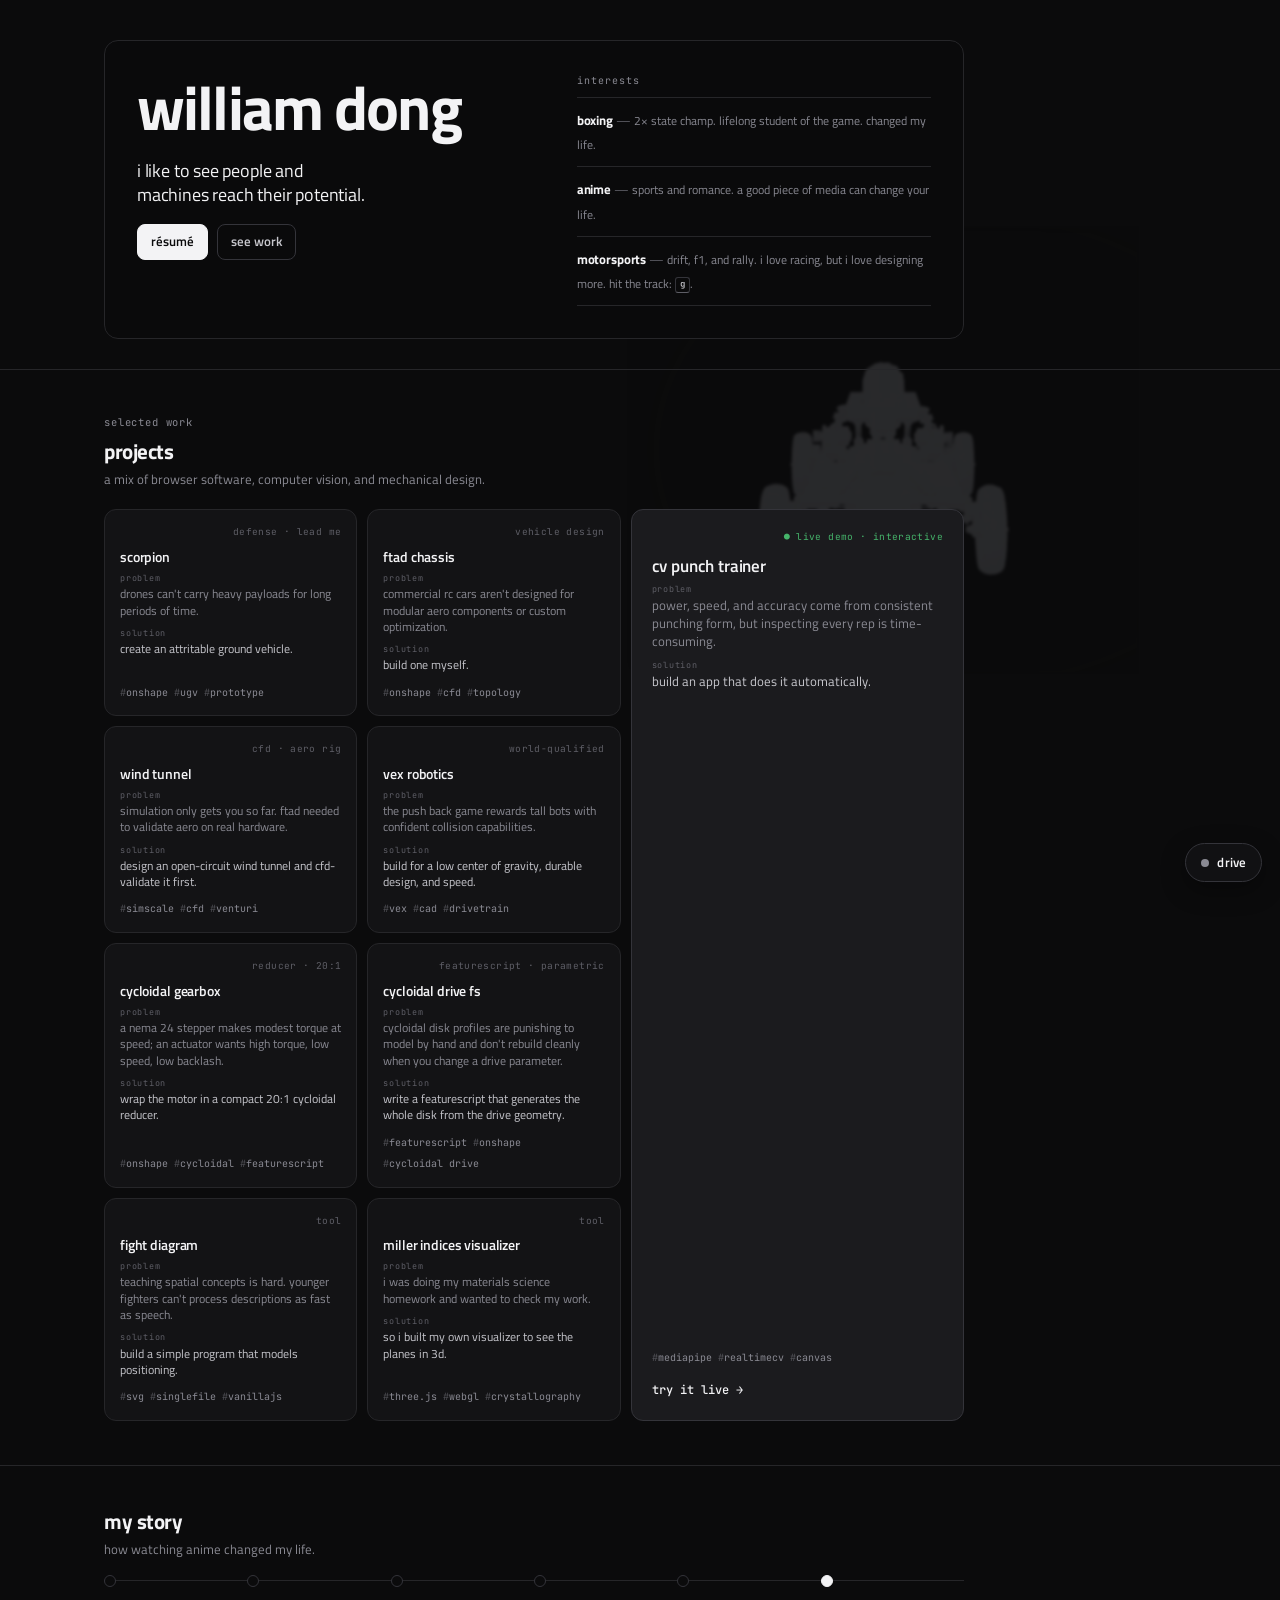
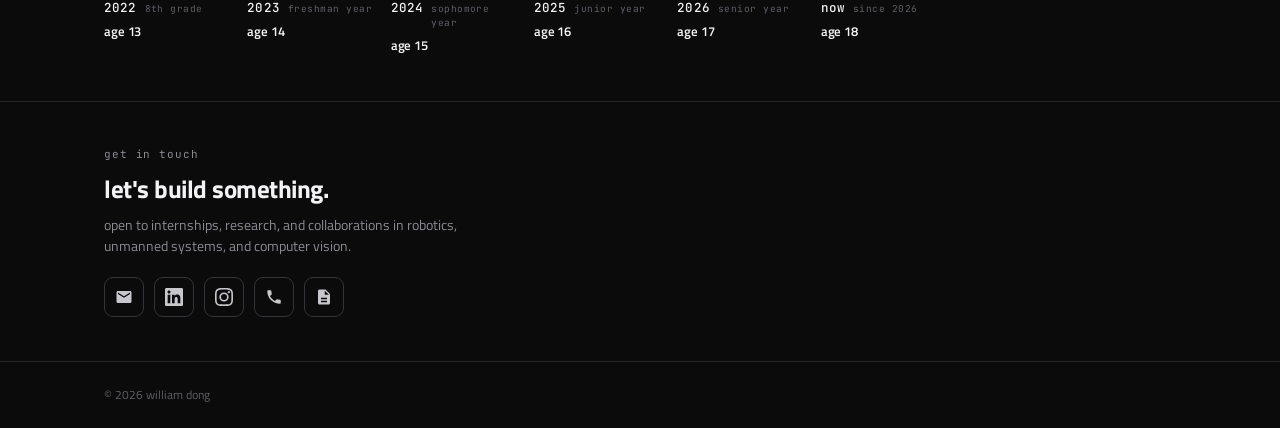
==== index.html @ a2a4961f "Order projects: hardware/engineering first Move Fight Diagram below the cycloidal projects so the me" ====
<!doctype html>
<html lang="en">
<head>
  <meta charset="utf-8" />
  <meta name="viewport" content="width=device-width, initial-scale=1" />
  <title>William Dong</title>
  <meta name="description" content="William Dong. Engineer, builder, and competitive boxer. Robotics-nonprofit founder, defense-hardware intern, and incoming Materials Science &amp; Engineering student at Carnegie Mellon." />
  <meta property="og:title" content="William Dong" />
  <meta property="og:description" content="I like to see people and machines reach their potential." />
  <meta property="og:type" content="website" />
  <link rel="preconnect" href="https://fonts.googleapis.com" />
  <link rel="preconnect" href="https://fonts.gstatic.com" crossorigin />
  <link href="https://fonts.googleapis.com/css2?family=Titillium+Web:wght@300;400;600;700&family=JetBrains+Mono:wght@400;500&display=swap" rel="stylesheet" />
  <link rel="stylesheet" href="./styles.css?v=20260908a" />
</head>
<body class="home">
  <!-- Ambient monochrome CAD backdrop: a PRE-RENDERED spin of the SCORPION as a
       tiny looping video (no live WebGL on the homepage → no jank). Decorative
       only (pointer-events off, aria-hidden); faint + blurred so it recedes. -->
  <div class="cad-backdrop" aria-hidden="true">
    <video class="cad-video" autoplay loop muted playsinline
      poster="./assets/models/scorpion-poster.jpg"
      src="./assets/models/scorpion-spin.mp4"></video>
  </div>

  <header class="hero" id="top">
    <div class="wrap">
      <div class="hero-card">
        <div class="hero-intro">
          <h1 class="name">William Dong</h1>
          <p class="caption">I like to see people and machines reach their potential.</p>
          <div class="cta-row">
            <a class="btn btn-primary" href="./resume.html">Résumé</a>
            <a class="btn btn-ghost" href="#projects">See work</a>
          </div>
        </div>

        <aside class="interests" aria-label="Interests">
          <div class="interests-label">Interests</div>
          <div class="interest-list">
            <article class="interest-item">
              <h2>Boxing</h2>
              <p>2× state champ. Lifelong student of the game. Changed my life.</p>
            </article>
            <article class="interest-item">
              <h2>Anime</h2>
              <p>Sports and romance. A good piece of media can change your life.</p>
            </article>
            <article class="interest-item">
              <h2>Motorsports</h2>
              <p>Drift, F1, and rally. I love racing, but I love designing more. Hit the track: <kbd>G</kbd>.</p>
            </article>
          </div>
        </aside>
      </div>
    </div>
  </header>

  <main>
    <!-- Projects -->
    <section class="section" id="projects">
      <div class="wrap">
        <div class="section-head reveal">
          <div class="kicker">Selected work</div>
          <h2>Projects</h2>
          <p>A mix of browser software, computer vision, and mechanical design.</p>
        </div>

        <div class="projects-layout">
          <div class="grid">
          <a class="proj reveal" href="#projects" data-project="scorpion">
            <div class="p-top"><span class="p-status">Defense · lead ME</span></div>
            <h3>SCORPION</h3>
            <div class="p-ps">
              <p class="ps-line"><span class="ps-k">Problem</span>Drones can't carry heavy payloads for long periods of time.</p>
              <p class="ps-line sol"><span class="ps-k">Solution</span>Create an attritable ground vehicle.</p>
            </div>
            <div class="p-tags"><span>Onshape</span><span>UGV</span><span>Prototype</span></div>
            <span class="p-arrow">→</span>
          </a>

          <a class="proj reveal" href="#projects" data-project="ftad">
            <div class="p-top"><span class="p-status">Vehicle design</span></div>
            <h3>FTAD Chassis</h3>
            <div class="p-ps">
              <p class="ps-line"><span class="ps-k">Problem</span>Commercial RC cars aren't designed for modular aero components or custom optimization.</p>
              <p class="ps-line sol"><span class="ps-k">Solution</span>Build one myself.</p>
            </div>
            <div class="p-tags"><span>Onshape</span><span>CFD</span><span>Topology</span></div>
            <span class="p-arrow">→</span>
          </a>

          <a class="proj reveal" href="#projects" data-project="windtunnel">
            <div class="p-top"><span class="p-status">CFD · aero rig</span></div>
            <h3>Wind Tunnel</h3>
            <div class="p-ps">
              <p class="ps-line"><span class="ps-k">Problem</span>Simulation only gets you so far. FTAD needed to validate aero on real hardware.</p>
              <p class="ps-line sol"><span class="ps-k">Solution</span>Design an open-circuit wind tunnel and CFD-validate it first.</p>
            </div>
            <div class="p-tags"><span>SimScale</span><span>CFD</span><span>Venturi</span></div>
            <span class="p-arrow">→</span>
          </a>

          <a class="proj reveal" href="#projects" data-project="vex">
            <div class="p-top"><span class="p-status">World-qualified</span></div>
            <h3>VEX Robotics</h3>
            <div class="p-ps">
              <p class="ps-line"><span class="ps-k">Problem</span>The Push Back game rewards tall bots with confident collision capabilities.</p>
              <p class="ps-line sol"><span class="ps-k">Solution</span>Build for a low center of gravity, durable design, and speed.</p>
            </div>
            <div class="p-tags"><span>VEX</span><span>CAD</span><span>Drivetrain</span></div>
            <span class="p-arrow">→</span>
          </a>

          <a class="proj reveal" href="#projects" data-project="cycloidal-gearbox">
            <div class="p-top"><span class="p-status">Reducer · 20:1</span></div>
            <h3>Cycloidal Gearbox</h3>
            <div class="p-ps">
              <p class="ps-line"><span class="ps-k">Problem</span>A NEMA 24 stepper makes modest torque at speed; an actuator wants high torque, low speed, low backlash.</p>
              <p class="ps-line sol"><span class="ps-k">Solution</span>Wrap the motor in a compact 20:1 cycloidal reducer.</p>
            </div>
            <div class="p-tags"><span>Onshape</span><span>Cycloidal</span><span>FeatureScript</span></div>
            <span class="p-arrow">→</span>
          </a>

          <a class="proj reveal" href="#projects" data-project="cycloidal">
            <div class="p-top"><span class="p-status">FeatureScript · parametric</span></div>
            <h3>Cycloidal Drive FS</h3>
            <div class="p-ps">
              <p class="ps-line"><span class="ps-k">Problem</span>Cycloidal disk profiles are punishing to model by hand and don't rebuild cleanly when you change a drive parameter.</p>
              <p class="ps-line sol"><span class="ps-k">Solution</span>Write a FeatureScript that generates the whole disk from the drive geometry.</p>
            </div>
            <div class="p-tags"><span>FeatureScript</span><span>Onshape</span><span>Cycloidal drive</span></div>
            <span class="p-arrow">→</span>
          </a>

          <a class="proj reveal" href="#projects" data-project="fight-diagram">
            <div class="p-top"><span class="p-status">Tool</span></div>
            <h3>Fight Diagram</h3>
            <div class="p-ps">
              <p class="ps-line"><span class="ps-k">Problem</span>Teaching spatial concepts is hard. Younger fighters can't process descriptions as fast as speech.</p>
              <p class="ps-line sol"><span class="ps-k">Solution</span>Build a simple program that models positioning.</p>
            </div>
            <div class="p-tags"><span>SVG</span><span>SingleFile</span><span>VanillaJS</span></div>
            <span class="p-arrow">→</span>
          </a>

          <a class="proj reveal" href="#projects" data-project="miller">
            <div class="p-top"><span class="p-status">Tool</span></div>
            <h3>Miller Indices Visualizer</h3>
            <div class="p-ps">
              <p class="ps-line"><span class="ps-k">Problem</span>I was doing my materials science homework and wanted to check my work.</p>
              <p class="ps-line sol"><span class="ps-k">Solution</span>So I built my own visualizer to see the planes in 3D.</p>
            </div>
            <div class="p-tags"><span>Three.js</span><span>WebGL</span><span>Crystallography</span></div>
            <span class="p-arrow">→</span>
          </a>
          </div><!-- .grid -->

          <a class="proj proj-feature reveal" href="./games/punch-trainer.html">
            <div class="p-top"><span class="p-status live">● Live demo · interactive</span></div>
            <h3>CV Punch Trainer</h3>
            <div class="p-ps">
              <p class="ps-line"><span class="ps-k">Problem</span>Power, speed, and accuracy come from consistent punching form, but inspecting every rep is time-consuming.</p>
              <p class="ps-line sol"><span class="ps-k">Solution</span>Build an app that does it automatically.</p>
            </div>
            <div class="p-tags"><span>MediaPipe</span><span>RealtimeCV</span><span>Canvas</span></div>
            <span class="pf-cta">Try it live →</span>
          </a>
        </div><!-- .projects-layout -->
        <!-- NOTE(placeholder): add real repo/demo URLs to the project links when ready. -->
      </div>
    </section>

    <!-- Story / timeline -->
    <section class="section" id="story">
      <div class="wrap">
        <div class="section-head reveal">
          <h2>My story</h2>
          <p>How watching anime changed my life.</p>
        </div>

        <div class="timeline-h">
          <div class="tl-track">
            <div class="tl-item reveal">
              <span class="tl-dot" aria-hidden="true"></span>
              <div class="tl-meta"><span class="tl-year">2022</span><span class="tl-when">8th grade</span></div>
              <h3 class="tl-title">Age 13</h3>
              <p class="tl-note">I was addicted to Valorant and League, and couldn't have cared less about school. My parents forced straight A's, so my grades held up. I never understood working hard. Talented hard workers beat normal hard workers anyway.</p>
            </div>

            <div class="tl-item reveal">
              <span class="tl-dot" aria-hidden="true"></span>
              <div class="tl-meta"><span class="tl-year">2023</span><span class="tl-when">Freshman year</span></div>
              <h3 class="tl-title">Age 14</h3>
              <p class="tl-note">I watched <em>Hajime no Ippo</em>, an anime about boxing. For the first time I actually believed hard work could yield the results I wanted. I started boxing, and started trying in school.</p>
            </div>

            <div class="tl-item reveal">
              <span class="tl-dot" aria-hidden="true"></span>
              <div class="tl-meta"><span class="tl-year">2024</span><span class="tl-when">Sophomore year</span></div>
              <h3 class="tl-title">Age 15</h3>
              <p class="tl-note">I kept training and loaded up on harder classes. Balancing the workload with daily training left me on under six hours of sleep a night. I won my first state tournament.</p>
            </div>

            <div class="tl-item reveal">
              <span class="tl-dot" aria-hidden="true"></span>
              <div class="tl-meta"><span class="tl-year">2025</span><span class="tl-when">Junior year</span></div>
              <h3 class="tl-title">Age 16</h3>
              <p class="tl-note">I got obsessed with motorsports and the intricacies of F1 engineering. I won my second state title and founded Formula Theory and Automotive Design (FTAD), a motorsports-inspired robotics competition. That spring, I tore my ACL playing volleyball.</p>
            </div>

            <div class="tl-item reveal">
              <span class="tl-dot" aria-hidden="true"></span>
              <div class="tl-meta"><span class="tl-year">2026</span><span class="tl-when">Senior year</span></div>
              <h3 class="tl-title">Age 17</h3>
              <p class="tl-note">Off the mat, I became a mentor and assistant coach for my teammates. I went all-in on FTAD and startup culture, hitting networking events where I met notable VCs and founders. My FTAD portfolio landed me an internship at a deftech startup, and I fell in love with the scrappy, inventive world of defense tech.</p>
            </div>

            <div class="tl-item tl-now reveal">
              <span class="tl-dot" aria-hidden="true"></span>
              <div class="tl-meta"><span class="tl-year">Now</span><span class="tl-when">since 2026</span></div>
              <h3 class="tl-title">Age 18</h3>
              <p class="tl-note">I'm meeting as many people as I can and genuinely trying to gain and apply knowledge toward one thing: building the next generation of performance machines.</p>
            </div>
          </div>
        </div>
      </div>
    </section>

    <!-- Contact -->
    <section class="section contact" id="contact">
      <div class="wrap reveal">
        <div class="kicker" style="font-family:var(--mono);font-size:11px;color:var(--muted);letter-spacing:.08em;text-transform:lowercase;margin-bottom:12px;">Get in touch</div>
        <h2>Let's build something.</h2>
        <p>Open to internships, research, and collaborations in robotics, unmanned systems, and computer vision.</p>
        <div class="links">
          <a class="icon-btn" href="mailto:wd2@andrew.cmu.edu" aria-label="Email William Dong" title="Email">
            <svg viewBox="0 0 24 24" fill="currentColor" aria-hidden="true"><path d="M20 4H4c-1.1 0-1.99.9-1.99 2L2 18c0 1.1.9 2 2 2h16c1.1 0 2-.9 2-2V6c0-1.1-.9-2-2-2zm0 4l-8 5-8-5V6l8 5 8-5v2z"/></svg>
          </a>
          <a class="icon-btn" href="https://www.linkedin.com/in/william-dong-8bb0b8313/" target="_blank" rel="noopener" aria-label="William Dong on LinkedIn" title="LinkedIn">
            <svg viewBox="0 0 24 24" fill="currentColor" aria-hidden="true"><path d="M20.447 20.452h-3.554v-5.569c0-1.328-.027-3.037-1.852-3.037-1.853 0-2.136 1.445-2.136 2.939v5.667H9.351V9h3.414v1.561h.046c.477-.9 1.637-1.85 3.37-1.85 3.601 0 4.267 2.37 4.267 5.455v6.286zM5.337 7.433c-1.144 0-2.063-.926-2.063-2.065 0-1.138.92-2.063 2.063-2.063 1.14 0 2.064.925 2.064 2.063 0 1.139-.925 2.065-2.064 2.065zm1.782 13.019H3.555V9h3.564v11.452zM22.225 0H1.771C.792 0 0 .774 0 1.729v20.542C0 23.227.792 24 1.771 24h20.451C23.2 24 24 23.227 24 22.271V1.729C24 .774 23.2 0 22.222 0h.003z"/></svg>
          </a>
          <a class="icon-btn" href="https://www.instagram.com/bu1lt.bywill" target="_blank" rel="noopener" aria-label="William Dong on Instagram" title="Instagram">
            <svg viewBox="0 0 24 24" fill="currentColor" aria-hidden="true"><path d="M12 2.163c3.204 0 3.584.012 4.849.07 3.252.148 4.771 1.691 4.919 4.919.058 1.265.069 1.645.069 4.849 0 3.205-.012 3.584-.069 4.849-.149 3.225-1.664 4.771-4.919 4.919-1.266.058-1.644.07-4.849.07-3.204 0-3.584-.012-4.849-.07-3.26-.149-4.771-1.699-4.919-4.92-.058-1.265-.07-1.644-.07-4.849 0-3.204.013-3.583.07-4.849.149-3.227 1.664-4.771 4.919-4.919 1.266-.057 1.645-.069 4.849-.069zM12 0C8.741 0 8.333.014 7.053.072 2.695.272.273 2.69.073 7.052.014 8.333 0 8.741 0 12c0 3.259.014 3.668.072 4.948.2 4.358 2.618 6.78 6.98 6.98C8.333 23.986 8.741 24 12 24c3.259 0 3.668-.014 4.948-.072 4.354-.2 6.782-2.618 6.979-6.98.059-1.28.073-1.689.073-4.948 0-3.259-.014-3.667-.072-4.947-.196-4.354-2.617-6.78-6.979-6.98C15.668.014 15.259 0 12 0zm0 5.838a6.162 6.162 0 100 12.324 6.162 6.162 0 000-12.324zM12 16a4 4 0 110-8 4 4 0 010 8zm6.406-11.845a1.44 1.44 0 100 2.881 1.44 1.44 0 000-2.881z"/></svg>
          </a>
          <a class="icon-btn" href="tel:+19178226656" aria-label="Call 917-822-6656" title="Call">
            <svg viewBox="0 0 24 24" fill="currentColor" aria-hidden="true"><path d="M6.62 10.79c1.44 2.83 3.76 5.14 6.59 6.59l2.2-2.2c.27-.27.67-.36 1.02-.24 1.12.37 2.33.57 3.57.57.55 0 1 .45 1 1V20c0 .55-.45 1-1 1-9.39 0-17-7.61-17-17 0-.55.45-1 1-1h3.5c.55 0 1 .45 1 1 0 1.25.2 2.45.57 3.57.11.35.03.74-.25 1.02l-2.2 2.2z"/></svg>
          </a>
          <a class="icon-btn" href="./resume.html" aria-label="View résumé" title="Résumé">
            <svg viewBox="0 0 24 24" fill="currentColor" aria-hidden="true"><path d="M14 2H6c-1.1 0-2 .9-2 2v16c0 1.1.9 2 2 2h12c1.1 0 2-.9 2-2V8l-6-6zm-1 7V3.5L18.5 9H13zM8 13h8v2H8v-2zm0 4h8v2H8v-2z"/></svg>
          </a>
        </div>
      </div>
    </section>
  </main>

  <!-- Project detail modal (populated from main.js) -->
  <div class="modal" id="projModal" hidden>
    <div class="modal-backdrop" data-close></div>
    <div class="modal-card" role="dialog" aria-modal="true" aria-labelledby="pmTitle">
      <button class="modal-x" data-close type="button" aria-label="Close">×</button>
      <div class="modal-body">
        <div class="modal-main">
          <div class="pm-status" id="pmStatus"></div>
          <h3 class="pm-title" id="pmTitle"></h3>
          <div class="pm-ps" id="pmPs"></div>
          <p class="pm-desc" id="pmDesc"></p>
          <div class="pm-tags" id="pmTags"></div>
          <div class="pm-actions" id="pmActions"></div>
        </div>
        <div class="modal-media" id="pmMedia">
          <model-viewer id="pmModel" hidden
            camera-controls auto-rotate auto-rotate-delay="0" rotation-per-second="16deg"
            interaction-prompt="none" touch-action="pan-y"
            environment-image="neutral" shadow-intensity="0.9" exposure="1.05"
            min-field-of-view="10deg" max-field-of-view="55deg"
            alt="Interactive 3D CAD model">
          </model-viewer>
          <img id="pmImg" alt="" />
          <div class="pm-thumbs" id="pmThumbs"></div>
        </div>
      </div>
    </div>
  </div>

  <!-- Lightbox: near-fullscreen view of a project render (opened from the modal media) -->
  <div class="lightbox" id="lightbox" hidden>
    <div class="lightbox-backdrop" data-lb-close></div>
    <button class="lightbox-x" data-lb-close type="button" aria-label="Close">×</button>
    <img class="lightbox-img" id="lbImg" alt="" />
  </div>

  <footer class="foot">
    <div class="wrap">
      <span class="muted">© <span id="year"></span> William Dong</span>
    </div>
  </footer>

  <!-- model-viewer is NOT loaded here: main.js imports it on demand only when a
       project with a 3D model is opened, so the homepage ships zero WebGL. -->
  <script src="./main.js?v=20260908a"></script>
  <!-- Interactive: the cursor becomes a drift AE86 that drives the page (desktop only). -->
  <script src="./drift.js?v=20260908a" defer></script>
</body>
</html>
---- styles.css ----
/* styles.css — design tokens + base + landing. Minimal, flat, near-monochrome.
   No gradients anywhere; borders + whitespace do the work. The trainer page adds
   games/trainer.css on top of these tokens. */

:root {
  --bg: #0b0b0c;
  --bg-2: #0f0f11;
  --panel: #131315;
  --panel-2: #1b1b1e;
  --line: #262629;
  --line-2: #34343a;
  --text: #f3f3f5;
  --text-2: #c7c7cd;
  --muted: #8a8a93;
  --muted-2: #5e5e66;
  --accent: #ededf0;          /* "accent" is just near-white — used for inverted buttons */
  /* semantic score colors (trainer grading only) */
  --good: #46b56b;
  --warning: #d9a441;
  --serious: #d67f56;
  --critical: #d15a4f;
  --mono: 'JetBrains Mono', ui-monospace, SFMono-Regular, Menlo, monospace;
  --sans: 'Titillium Web', system-ui, -apple-system, 'Segoe UI', Roboto, Helvetica, Arial, sans-serif;
  --maxw: 940px;
}

* { box-sizing: border-box; }
html { scroll-behavior: smooth; }
body {
  margin: 0;
  font-family: var(--sans);
  color: var(--text);
  background: var(--bg);
  -webkit-font-smoothing: antialiased;
  line-height: 1.55;
}
a { color: inherit; }
/* Landing uses an all-lowercase treatment (source keeps real casing for a11y/SEO). */
body.home { text-transform: lowercase; }
h1, h2, h3, h4 { margin: 0; line-height: 1.12; font-weight: 700; letter-spacing: -0.02em; }
p { margin: 0; }
img { max-width: 100%; display: block; }

/* ---- Buttons (shared) ---- */
.btn {
  display: inline-flex; align-items: center; gap: 8px;
  font: inherit; font-weight: 600; font-size: 12.5px;
  padding: 7px 13px; border-radius: 8px; cursor: pointer;
  border: 1px solid var(--line-2); background: transparent; color: var(--text);
  text-decoration: none; transition: background 0.15s ease, border-color 0.15s ease, color 0.15s ease;
}
.btn-primary { background: var(--text); border-color: var(--text); color: var(--bg); }
.btn-primary:hover { background: #ffffff; border-color: #ffffff; }
.btn-ghost { background: transparent; border-color: var(--line-2); color: var(--text-2); }
.btn-ghost:hover { border-color: var(--muted); color: var(--text); }

/* ============================ LANDING ============================ */

.wrap { max-width: var(--maxw); margin: 0 auto; padding: 0 clamp(20px, 6vw, 40px); }
/* On wide screens, bias the whole column toward the top-left rather than dead-center. */
@media (min-width: 1040px) {
  .wrap { margin-left: clamp(24px, 5vw, 80px); margin-right: auto; }
}

/* ---- Nav ---- */
.nav {
  position: sticky; top: 0; z-index: 30;
  display: flex; align-items: center; gap: 18px;
  padding: 16px clamp(20px, 6vw, 40px);
  background: color-mix(in srgb, var(--bg) 82%, transparent);
  backdrop-filter: blur(10px);
  border-bottom: 1px solid transparent;
  transition: border-color 0.2s ease;
}
.nav.scrolled { border-color: var(--line); }
.nav .brand { font-weight: 600; letter-spacing: -0.02em; font-size: 14px; text-decoration: none; margin-right: auto; }
.nav .links { display: flex; gap: 4px; align-items: center; }
.nav .links a {
  color: var(--muted); text-decoration: none; font-size: 13px; font-weight: 400;
  padding: 7px 11px; border-radius: 7px;
}
.nav .links a:hover { color: var(--text); }
.nav .links a.cta { color: var(--text); border: 1px solid var(--line-2); }
.nav .links a.cta:hover { border-color: var(--muted); }
@media (max-width: 620px) { .nav .links a.hide-sm { display: none; } }

/* ---- Hero ---- */
.hero { padding: clamp(20px, 3.5vw, 40px) 0 clamp(16px, 3vw, 30px); }
.hero-card {
  display: grid; grid-template-columns: minmax(0, 1.05fr) minmax(250px, 0.95fr); gap: clamp(22px, 4vw, 48px);
  align-items: start; padding: clamp(20px, 3vw, 32px);
  border: 1px solid var(--line); border-radius: 14px;
  background: color-mix(in srgb, var(--bg) 86%, transparent);
}
.hero .name { font-size: clamp(30px, 7.5vw, 62px); font-weight: 700; letter-spacing: -0.03em; }
.hero .caption { margin-top: clamp(11px, 2vw, 17px); font-size: clamp(14.5px, 2.3vw, 18px); color: var(--text); font-weight: 400; letter-spacing: -0.01em; max-width: 24ch; line-height: 1.3; }
.hero .sub { margin-top: 16px; max-width: 62ch; font-size: 13.5px; color: var(--muted); line-height: 1.65; }
.hero .cta-row { margin-top: 18px; display: flex; flex-wrap: wrap; gap: 9px; }

/* Small, quick-reading companion to the name card. */
.interests { min-width: 0; }
.interests-label { font-family: var(--mono); color: var(--muted); font-size: 10px; letter-spacing: 0.1em; margin-bottom: 8px; }
.interest-list { border-top: 1px solid var(--line); }
.interest-item { padding: 9px 0 10px; border-bottom: 1px solid var(--line); }
.interest-item h2 { display: inline; font-size: 13px; letter-spacing: -0.01em; }
.interest-item h2::after { content: " — "; color: var(--muted-2); font-weight: 400; }
.interest-item p { display: inline; color: var(--muted); font-size: 12px; line-height: 1.42; }
.interest-item { transition: border-color 0.15s ease; }
.interest-item:hover { border-color: var(--muted); }
.interest-item:hover h2 { color: #fff; }
.interest-item kbd {
  display: inline-block; padding: 0 4px; border: 1px solid var(--line-2); border-bottom-color: var(--muted-2);
  border-radius: 3px; font: 500 9px/1.55 var(--mono); color: var(--text-2); vertical-align: 1px;
}
@media (max-width: 680px) {
  .hero-card { grid-template-columns: 1fr; gap: 22px; padding: 20px; }
}

/* ---- Ambient CAD backdrop (pre-rendered spinning monochrome SCORPION) ---- */
.cad-backdrop { position: fixed; inset: 0; z-index: 0; pointer-events: none; overflow: hidden; }
.cad-video {
  position: absolute; top: 50%; right: clamp(28px, 11vw, 180px); transform: translateY(-50%);
  width: min(40vw, 520px); height: auto;
  opacity: 0.13; filter: blur(1.6px);
  /* soft edge fade so the (opaque) video melts into the page — no rectangle seam */
  -webkit-mask-image: radial-gradient(115% 100% at 66% 50%, #000 42%, transparent 76%);
          mask-image: radial-gradient(115% 100% at 66% 50%, #000 42%, transparent 76%);
}
/* Page content sits above the backdrop; the project modal (z 60) stays on top of both. */
.hero, main, .foot { position: relative; z-index: 1; }
@media (max-width: 860px) { .cad-backdrop { display: none; } }

/* ---- Section scaffolding ---- */
.section { padding: clamp(24px, 4.5vw, 44px) 0; border-top: 1px solid var(--line); }
.section-head { margin-bottom: 20px; }
.section-head .kicker { font-family: var(--mono); font-size: 10.5px; color: var(--muted); letter-spacing: 0.08em; text-transform: lowercase; margin-bottom: 9px; }
.section-head h2 { font-size: clamp(16.5px, 2.8vw, 21px); }
.section-head p { color: var(--muted); font-size: 12.5px; max-width: 56ch; margin-top: 7px; }

/* ---- Featured trainer (flat) ---- */
.featured {
  border: 1px solid var(--line); border-radius: 14px; background: var(--panel);
  padding: clamp(20px, 3.6vw, 30px);
}
.featured .tag { font-family: var(--mono); font-size: 11px; color: var(--muted); letter-spacing: 0.06em; text-transform: lowercase; }
.featured h3 { font-size: clamp(18px, 3vw, 23px); margin: 10px 0 12px; }
.featured p { color: var(--text-2); font-size: 13.5px; line-height: 1.6; max-width: 62ch; }
.featured .cta-row { margin-top: 18px; display: flex; gap: 10px; flex-wrap: wrap; }

/* ---- Projects ---- */
.grid { display: grid; grid-template-columns: repeat(3, 1fr); gap: 10px; }
@media (max-width: 820px) { .grid { grid-template-columns: 1fr 1fr; } }
@media (max-width: 540px) { .grid { grid-template-columns: 1fr; } }
.proj {
  position: relative; display: flex; flex-direction: column;
  background: var(--panel); border: 1px solid var(--line); border-radius: 12px;
  padding: 15px; text-decoration: none; color: inherit;
  transition: border-color 0.15s ease; min-height: 146px;
}
.proj:hover { border-color: var(--line-2); }
.proj .p-top { display: flex; align-items: center; justify-content: flex-end; margin-bottom: 10px; }
.proj .p-status { font-family: var(--mono); font-size: 9.5px; letter-spacing: 0.04em; text-transform: lowercase; color: var(--muted-2); }
.proj .p-status.live { color: var(--good); }
.proj h3 { font-size: 13.5px; letter-spacing: -0.01em; font-weight: 600; }
.proj .p-desc { margin-top: 6px; color: var(--muted); font-size: 12px; line-height: 1.5; flex: 1; }
.proj .p-tags { margin-top: 11px; display: flex; flex-wrap: wrap; gap: 6px; }
.proj .p-tags span { font-size: 10px; color: var(--muted); font-family: var(--mono); }
.proj .p-tags span::before { content: "#"; opacity: 0.5; }
.proj .p-arrow { position: absolute; top: 15px; right: 15px; color: var(--muted); opacity: 0; transition: opacity 0.15s ease; }
.proj:hover .p-arrow { opacity: 1; }
/* Problem / solution card body (the full write-up now lives in the modal). */
.proj .p-ps { margin-top: 7px; display: flex; flex-direction: column; gap: 8px; flex: 1; }
.proj .ps-line { font-size: 11.5px; line-height: 1.42; color: var(--muted); margin: 0; }
.proj .ps-line.sol { color: var(--text-2); }
.proj .ps-k {
  display: block; font-family: var(--mono); font-size: 8.5px; letter-spacing: 0.09em;
  color: var(--muted-2); margin-bottom: 2px;
}
.proj-feature .ps-line { font-size: 12.5px; }

/* Trainer sits standalone on the right (it has an interactive demo); the other work is a grid on the left. */
.projects-layout { display: grid; grid-template-columns: 1.55fr 1fr; gap: 10px; align-items: stretch; }
.projects-layout > .grid { grid-template-columns: 1fr 1fr; }
@media (max-width: 720px) { .projects-layout { grid-template-columns: 1fr; } }
@media (max-width: 540px) { .projects-layout > .grid { grid-template-columns: 1fr; } }

.proj-feature { padding: 20px; background: var(--panel-2); border-color: var(--line-2); }
.proj-feature h3 { font-size: 17px; margin-top: 2px; }
.proj-feature .p-desc { font-size: 12.5px; color: var(--text-2); }
.pf-cta { margin-top: 16px; font-family: var(--mono); font-size: 12px; font-weight: 500; color: var(--text); }
.proj-feature:hover .pf-cta { text-decoration: underline; text-underline-offset: 3px; }

/* ---- About / experience / education ---- */
.about-bio { max-width: 64ch; color: var(--text-2); font-size: 13.5px; line-height: 1.68; }
.about-cols { display: grid; grid-template-columns: 1.5fr 1fr; gap: 34px; margin-top: 28px; }
@media (max-width: 720px) { .about-cols { grid-template-columns: 1fr; gap: 26px; } }
.col-title { font-family: var(--mono); font-size: 10.5px; color: var(--muted); letter-spacing: 0.08em; text-transform: lowercase; margin-bottom: 15px; }

.xp { display: flex; flex-direction: column; }
.xp-item { padding: 13px 0; border-top: 1px solid var(--line); }
.xp-item:first-of-type { border-top: 0; padding-top: 0; }
.xp-head { display: flex; justify-content: space-between; align-items: baseline; gap: 12px; }
.xp-role { font-size: 13.5px; font-weight: 600; letter-spacing: -0.01em; }
.xp-when { font-family: var(--mono); font-size: 10.5px; color: var(--muted-2); white-space: nowrap; }
.xp-org { font-size: 12px; color: var(--muted); margin-top: 2px; }
.xp-note { font-size: 12px; color: var(--text-2); margin-top: 7px; line-height: 1.55; }

.edu-item { padding-bottom: 18px; }
.edu-item .xp-role { font-size: 13.5px; }
.edu-item .deg { font-size: 12.5px; color: var(--muted); margin-top: 2px; }
.skills { margin-top: 26px; }
.skill-group { margin-bottom: 14px; }
.skill-group .sg-label { font-size: 11px; color: var(--muted-2); margin-bottom: 6px; }
.skill-group .sg-items { display: flex; flex-wrap: wrap; gap: 6px; }
.skill-group .sg-items span { font-size: 11px; font-family: var(--mono); color: var(--text-2); border: 1px solid var(--line); border-radius: 6px; padding: 3px 8px; }

/* ---- Story / timeline (horizontal rail; titles always shown, notes reveal on hover) ---- */
.timeline-h { margin-top: 4px; }
/* single continuous rail: one row, items shrink to fit so it never scrolls */
.tl-track { display: flex; flex-wrap: nowrap; gap: 0; align-items: flex-start; overflow: visible; }
.tl-item {
  position: relative; flex: 1 1 0; min-width: 0; cursor: pointer;
  border-top: 1px solid var(--line);
  padding: 17px 16px 4px 0;      /* rail sits on the top border; right pad separates columns */
  align-self: flex-start;
}
.tl-item:focus-visible { outline: 2px solid var(--muted); outline-offset: 4px; border-radius: 2px; }
.tl-dot {
  position: absolute; top: -6px; left: 0; width: 12px; height: 12px;
  border-radius: 50%; border: 1px solid var(--line-2); background: var(--bg);
  transition: border-color 0.15s ease;
}
.tl-item:hover .tl-dot { border-color: var(--muted); }
/* the present moment reads as a filled node */
.tl-now .tl-dot { background: var(--text); border-color: var(--text); }
/* clicking a node pins its blurb open; an extra ring marks the selected node */
.tl-dot::after {
  content: ""; position: absolute; inset: -4px; border-radius: 50%;
  border: 1px solid var(--muted); opacity: 0; transform: scale(0.55);
  transition: opacity 0.18s ease, transform 0.18s ease; pointer-events: none;
}
.tl-item.tl-pinned .tl-dot { border-color: var(--text); }
.tl-item.tl-pinned .tl-dot::after { opacity: 1; transform: none; }

.tl-meta { display: flex; align-items: baseline; gap: 8px; }
.tl-meta .tl-year { font-family: var(--mono); font-size: 12.5px; font-weight: 500; color: var(--text); letter-spacing: 0.01em; }
.tl-meta .tl-when { font-family: var(--mono); font-size: 9.5px; color: var(--muted-2); letter-spacing: 0.05em; text-transform: lowercase; }
.tl-title { font-size: 12.5px; font-weight: 600; letter-spacing: -0.01em; margin-top: 8px; color: var(--text); }
/* note is a floating popover: it overlays neighbours on hover, never pushes layout */
.tl-note {
  position: absolute; top: 100%; left: 0; z-index: 8;
  width: 240px; max-width: 82vw; margin-top: 8px;
  color: var(--text-2); font-size: 11.5px; line-height: 1.5;
  background: var(--panel-2); border: 1px solid var(--line-2); border-radius: 10px;
  box-shadow: 0 12px 32px -12px rgba(0, 0, 0, 0.65);
  padding: 11px 13px;
  opacity: 0; visibility: hidden; transform: translateY(-4px); pointer-events: none;
  transition: opacity 0.18s ease, transform 0.18s ease, visibility 0.18s ease;
}
/* right-edge items open leftward so the popover stays on-screen */
.tl-item:nth-last-child(-n+2) .tl-note { left: auto; right: 0; }
/* hover/focus peek only when nothing is pinned — so at most one caption ever shows */
.tl-track:not(.has-pinned) .tl-item:hover .tl-note,
.tl-track:not(.has-pinned) .tl-item:focus-within .tl-note,
.tl-item.tl-pinned .tl-note { opacity: 1; visibility: visible; transform: none; pointer-events: auto; }
.tl-note em { font-style: italic; color: var(--text); }
@media (prefers-reduced-motion: reduce) { .tl-note { transition: opacity 0.18s ease; } }

/* narrow screens: a horizontal line won't fit, so switch to a vertical timeline (still no scrollbars) */
@media (max-width: 820px) {
  .tl-track { flex-direction: column; }
  .tl-item {
    flex: none; width: 100%; min-width: 0;
    border-top: 0; border-left: 1px solid var(--line);
    padding: 0 0 20px 22px;        /* rail moves to the left edge */
  }
  .tl-item:last-child { padding-bottom: 0; }
  .tl-dot { top: 2px; left: -6px; }
  .tl-note,
  .tl-item:nth-last-child(-n+2) .tl-note { left: 22px; right: auto; width: min(340px, 86%); }
}

/* ---- Contact / footer ---- */
.contact h2 { font-size: clamp(18px, 3.6vw, 25px); }
.contact p { color: var(--muted); margin: 12px 0 20px; max-width: 50ch; font-size: 13.5px; }
.contact .links { display: flex; gap: 10px; flex-wrap: wrap; }
.icon-btn {
  display: inline-flex; align-items: center; justify-content: center;
  width: 40px; height: 40px; border-radius: 9px;
  border: 1px solid var(--line-2); background: transparent; color: var(--text-2);
  text-decoration: none;
  transition: background 0.15s ease, border-color 0.15s ease, color 0.15s ease, transform 0.15s ease;
}
.icon-btn:hover { border-color: var(--muted); color: var(--text); transform: translateY(-1px); }
.icon-btn:focus-visible { outline: 2px solid var(--muted); outline-offset: 2px; }
.icon-btn svg { width: 18px; height: 18px; display: block; }
@media (prefers-reduced-motion: reduce) { .icon-btn { transition: none; } .icon-btn:hover { transform: none; } }
footer.foot { border-top: 1px solid var(--line); padding: 24px 0; }
footer.foot .wrap { display: flex; align-items: center; justify-content: space-between; gap: 12px; flex-wrap: wrap; }
footer.foot .muted { color: var(--muted-2); font-size: 12px; }

/* reveal-on-scroll — fade only (no translate) so elements don't shift on render */
.reveal { opacity: 0; transition: opacity 0.5s ease; }
.reveal.in { opacity: 1; }
@media (prefers-reduced-motion: reduce) {
  .reveal { opacity: 1; transition: none; }
  html { scroll-behavior: auto; }
}

/* ---- Project detail modal ---- */
.modal { position: fixed; inset: 0; z-index: 60; display: grid; place-items: center; padding: clamp(14px, 4vw, 32px); }
.modal[hidden] { display: none; }
.modal-backdrop { position: absolute; inset: 0; background: rgba(0, 0, 0, 0.62); backdrop-filter: blur(4px); animation: modal-fade 0.18s ease; }
.modal-card {
  position: relative; z-index: 1; width: min(880px, 100%); max-height: min(88vh, 720px);
  overflow: auto; background: var(--panel); border: 1px solid var(--line-2);
  border-radius: 16px; animation: modal-pop 0.2s ease;
}
.modal-x {
  position: absolute; top: 12px; right: 12px; z-index: 3;
  width: 30px; height: 30px; border-radius: 8px; cursor: pointer;
  border: 1px solid var(--line-2); background: var(--panel-2); color: var(--text-2);
  font-size: 19px; line-height: 1; display: grid; place-items: center;
  transition: color 0.15s ease, border-color 0.15s ease;
}
.modal-x:hover { color: var(--text); border-color: var(--muted); }
.modal-body { display: grid; grid-template-columns: 1fr 0.85fr; align-items: stretch; }
.modal.no-media .modal-body { grid-template-columns: 1fr; }
.modal-main { padding: clamp(22px, 3.4vw, 34px); }
.pm-status { font-family: var(--mono); font-size: 11px; letter-spacing: 0.04em; color: var(--muted-2); text-transform: lowercase; }
.pm-status.live { color: var(--good); }
.pm-title { font-size: clamp(20px, 3.2vw, 26px); margin: 8px 0 14px; }
.pm-ps {
  margin: 0 0 16px; display: flex; flex-direction: column; gap: 10px;
  padding: 14px 16px; border: 1px solid var(--line); border-radius: 10px; background: var(--panel-2);
}
.pm-ps:empty { display: none; }
.pm-ps .ps-line { font-size: 13px; line-height: 1.5; color: var(--text-2); margin: 0; }
.pm-ps .ps-k {
  display: block; font-family: var(--mono); font-size: 9.5px; letter-spacing: 0.08em;
  color: var(--muted); margin-bottom: 3px;
}
.pm-desc { color: var(--text-2); font-size: 14px; line-height: 1.68; }
.pm-tags { margin-top: 18px; display: flex; flex-wrap: wrap; gap: 8px; }
.pm-tags:empty { display: none; }
.pm-tags span { font-size: 11px; font-family: var(--mono); color: var(--muted); }
.pm-tags span::before { content: "#"; opacity: 0.5; }
.pm-actions { margin-top: 22px; display: flex; gap: 10px; flex-wrap: wrap; }
.pm-actions:empty { display: none; }
.modal-media { background: #f4f4f5; display: flex; flex-direction: column; min-height: 260px; border-left: 1px solid var(--line); }
.modal.no-media .modal-media { display: none; }
.modal-media > #pmImg { width: 100%; flex: 1; min-height: 0; object-fit: contain; padding: 18px; opacity: 0; transition: opacity .18s ease; }
.modal-media > #pmImg.is-loaded { opacity: 1; }
.modal-media > #pmImg.zoomable { cursor: zoom-in; }
.modal-media > #pmImg[hidden] { display: none; }
.modal-media > #pmModel {
  width: 100%; flex: 1; min-height: 340px;
  --poster-color: transparent;
  background:
    radial-gradient(120% 90% at 50% 12%, #fbfbfc 0%, #eeeef1 60%, #e4e4e8 100%);
}
.modal-media > #pmModel[hidden] { display: none; }
.pm-thumbs { display: flex; gap: 8px; padding: 0 14px 14px; flex-wrap: wrap; }
.pm-thumbs:empty { display: none; }
.pm-thumbs button {
  width: 54px; height: 40px; padding: 0; border-radius: 6px; overflow: hidden; cursor: pointer;
  border: 1px solid var(--line-2); background: #fff; opacity: 0.55;
  transition: opacity 0.15s ease, border-color 0.15s ease;
}
.pm-thumbs button:hover { opacity: 0.85; }
.pm-thumbs button.active { opacity: 1; border-color: #6b6b74; }
.pm-thumbs button img { width: 100%; height: 100%; object-fit: cover; padding: 0; }
.pm-thumbs button.thumb-3d {
  display: grid; place-items: center; opacity: 0.75;
  font-family: var(--mono); font-size: 12px; font-weight: 500; letter-spacing: 0.04em;
  color: var(--text-2); background: #fff;
}
.pm-thumbs button.thumb-3d::after { content: "\00B7 spin"; font-size: 9px; color: var(--muted); margin-left: 3px; }
.pm-thumbs button.thumb-3d.active { opacity: 1; color: var(--text); }
body.modal-open { overflow: hidden; }

/* Lightbox: near-fullscreen render view, layered above the project modal */
.lightbox { position: fixed; inset: 0; z-index: 80; display: grid; place-items: center; padding: clamp(16px, 4vw, 48px); }
.lightbox[hidden] { display: none; }
.lightbox-backdrop { position: absolute; inset: 0; background: rgba(0, 0, 0, 0.88); backdrop-filter: blur(6px); animation: modal-fade 0.18s ease; cursor: zoom-out; }
.lightbox-img {
  position: relative; z-index: 1; max-width: 94vw; max-height: 92vh;
  object-fit: contain; border-radius: 6px; cursor: zoom-out;
  box-shadow: 0 24px 80px rgba(0, 0, 0, 0.5); animation: modal-pop 0.18s ease;
}
.lightbox-x {
  position: absolute; top: 16px; right: 18px; z-index: 3;
  width: 40px; height: 40px; border-radius: 999px; cursor: pointer;
  display: grid; place-items: center; font-size: 22px; line-height: 1;
  color: #fff; background: rgba(0, 0, 0, 0.4); border: 1px solid rgba(255, 255, 255, 0.28);
  transition: background 0.15s ease, border-color 0.15s ease;
}
.lightbox-x:hover { background: rgba(0, 0, 0, 0.6); border-color: rgba(255, 255, 255, 0.55); }

@keyframes modal-fade { from { opacity: 0; } to { opacity: 1; } }
@keyframes modal-pop { from { opacity: 0; transform: translateY(8px) scale(0.99); } to { opacity: 1; transform: none; } }
@media (max-width: 680px) {
  .modal-body { grid-template-columns: 1fr; }
  .modal-media { order: -1; border-left: 0; border-bottom: 1px solid var(--line); min-height: 200px; }
}
@media (prefers-reduced-motion: reduce) {
  .modal-backdrop, .modal-card, .lightbox-backdrop, .lightbox-img { animation: none; }
}
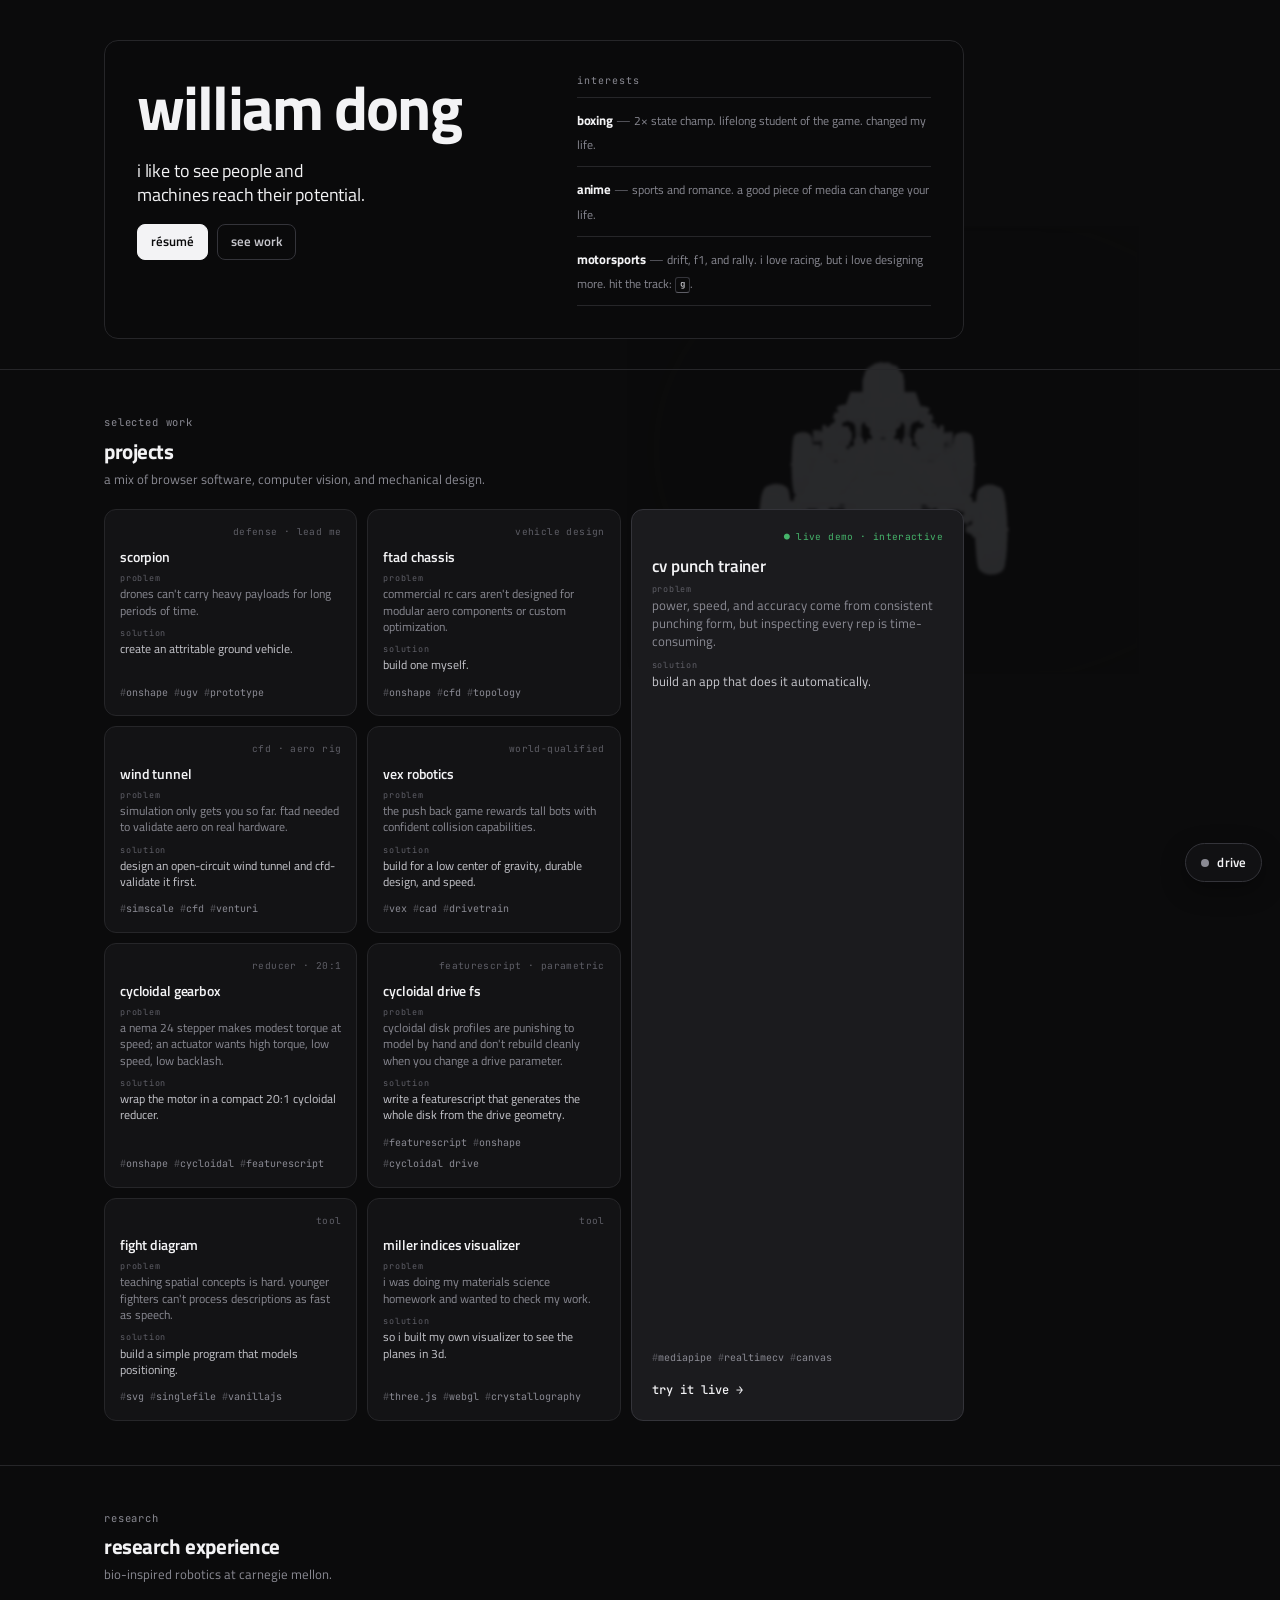
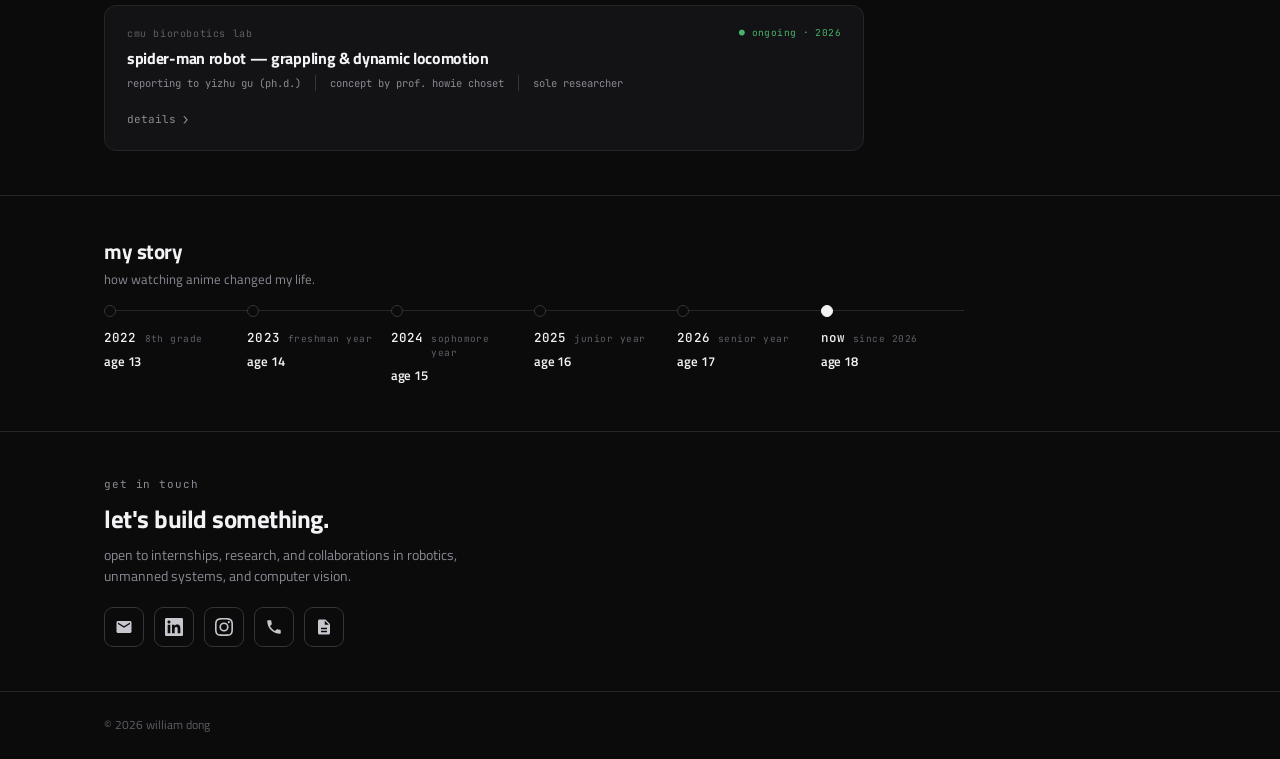
==== commit ff9a4f6a: "Add Research Experience section (CMU Biorobotics — Spider-Man robot) Collapsible research card linki" ====
--- a/index.html
+++ b/index.html
@@ -11,7 +11,7 @@
   <link rel="preconnect" href="https://fonts.googleapis.com" />
   <link rel="preconnect" href="https://fonts.gstatic.com" crossorigin />
   <link href="https://fonts.googleapis.com/css2?family=Titillium+Web:wght@300;400;600;700&family=JetBrains+Mono:wght@400;500&display=swap" rel="stylesheet" />
-  <link rel="stylesheet" href="./styles.css?v=20260908a" />
+  <link rel="stylesheet" href="./styles.css?v=20260917a" />
 </head>
 <body class="home">
   <!-- Ambient monochrome CAD backdrop: a PRE-RENDERED spin of the SCORPION as a
@@ -172,6 +172,46 @@
       </div>
     </section>
 
+    <!-- Research experience -->
+    <section class="section" id="research">
+      <div class="wrap">
+        <div class="section-head reveal">
+          <div class="kicker">Research</div>
+          <h2>Research Experience</h2>
+          <p>Bio-inspired robotics at Carnegie Mellon.</p>
+        </div>
+
+        <details class="research-card reveal">
+          <summary class="rc-summary">
+            <div class="rc-top">
+              <span class="rc-org">CMU Biorobotics Lab</span>
+              <span class="rc-status live">● Ongoing · 2026</span>
+            </div>
+            <h3>Spider-Man Robot — grappling &amp; dynamic locomotion</h3>
+            <div class="rc-meta">
+              <span>Reporting to Yizhu Gu (Ph.D.)</span>
+              <span>Concept by Prof. Howie Choset</span>
+              <span>Sole researcher</span>
+            </div>
+            <span class="rc-toggle" aria-hidden="true"><span class="rc-t-more">Details</span><span class="rc-t-less">Collapse</span> <span class="rc-chev">›</span></span>
+          </summary>
+
+          <div class="rc-detail">
+            <div class="rc-ps">
+              <p class="ps-line"><span class="ps-k">The task</span>Pioneer the concept of a &ldquo;Spider-Man robot&rdquo; — a grappling, self-anchoring platform — from a one-line brief with no predefined requirements and no prior work in the lab.</p>
+              <p class="ps-line sol"><span class="ps-k">What I did</span>Ran a full literature review across tethered perching, surface-attachment mechanisms, and animal anchoring biomechanics; reframed the problem, arguing a grapple&rsquo;s real value is dynamic, controlled traversal — swinging and jumping between self-placed anchors — rather than climbing; identified <em>post-launch attitude control</em> (reorienting the body mid-air, as a jumping spider does with its dragline) as the open, biologically-grounded problem; developed seven prototype directions with original mechanism diagrams; and authored a formal proposal recommending a lead design and a validation experiment.</p>
+            </div>
+
+            <p class="rc-note">As of now, I am the only researcher developing this concept, which was originated by Prof. Howie Choset.</p>
+
+            <div class="rc-actions">
+              <a class="rc-cta" href="./assets/Spiderman_Robot_Proposal.pdf" target="_blank" rel="noopener">Read the proposal (PDF) →</a>
+            </div>
+          </div>
+        </details>
+      </div>
+    </section>
+
     <!-- Story / timeline -->
     <section class="section" id="story">
       <div class="wrap">
--- a/styles.css
+++ b/styles.css
@@ -190,6 +190,49 @@
 .pf-cta { margin-top: 16px; font-family: var(--mono); font-size: 12px; font-weight: 500; color: var(--text); }
 .proj-feature:hover .pf-cta { text-decoration: underline; text-underline-offset: 3px; }
 
+/* ---- Research experience ---- */
+.research-card {
+  background: var(--panel); border: 1px solid var(--line); border-radius: 12px;
+  padding: 20px 22px; transition: border-color 0.15s ease; max-width: 760px;
+}
+.research-card:hover { border-color: var(--line-2); }
+.rc-top { display: flex; align-items: center; justify-content: space-between; gap: 12px; flex-wrap: wrap; }
+.rc-org { font-family: var(--mono); font-size: 10px; letter-spacing: 0.06em; text-transform: lowercase; color: var(--muted-2); }
+.rc-status { font-family: var(--mono); font-size: 9.5px; letter-spacing: 0.04em; text-transform: lowercase; color: var(--muted-2); }
+.rc-status.live { color: var(--good); }
+.rc-summary { list-style: none; cursor: pointer; display: block; }
+.rc-summary::-webkit-details-marker { display: none; }
+.rc-summary::marker { content: ""; }
+.rc-summary:focus-visible { outline: 2px solid var(--line-2); outline-offset: 5px; border-radius: 8px; }
+.rc-toggle { display: inline-flex; align-items: center; gap: 5px; margin-top: 4px; font-family: var(--mono); font-size: 11px; color: var(--muted); }
+.rc-toggle .rc-t-less { display: none; }
+.research-card[open] .rc-toggle .rc-t-more { display: none; }
+.research-card[open] .rc-toggle .rc-t-less { display: inline; }
+.rc-chev { display: inline-block; transition: transform 0.2s ease; font-size: 15px; line-height: 1; }
+.research-card[open] .rc-chev { transform: rotate(90deg); }
+.rc-detail { margin-top: 15px; padding-top: 15px; border-top: 1px solid var(--line); }
+.research-card h3 { font-size: 15.5px; margin: 9px 0 7px; }
+.rc-meta { display: flex; flex-wrap: wrap; gap: 5px 14px; margin-bottom: 14px; }
+.rc-meta span { font-family: var(--mono); font-size: 10.5px; color: var(--muted); }
+.rc-meta span + span { padding-left: 14px; border-left: 1px solid var(--line-2); }
+.rc-ps { display: flex; flex-direction: column; gap: 11px; }
+.rc-ps .ps-line { font-size: 12.5px; line-height: 1.55; color: var(--muted); margin: 0; }
+.rc-ps .ps-line.sol { color: var(--text-2); }
+.rc-ps .ps-k {
+  display: block; font-family: var(--mono); font-size: 8.5px; letter-spacing: 0.09em;
+  color: var(--muted-2); margin-bottom: 3px; text-transform: uppercase;
+}
+.rc-ps em { color: var(--text-2); font-style: italic; }
+.rc-note { margin-top: 13px; font-size: 12px; line-height: 1.55; color: var(--text-2); }
+.rc-actions { margin-top: 15px; }
+.rc-cta {
+  font-family: var(--mono); font-size: 12px; font-weight: 500; color: var(--text);
+  text-decoration: none; border-bottom: 1px solid var(--line-2); padding-bottom: 1px;
+  transition: border-color 0.15s ease;
+}
+.rc-cta:hover { border-color: var(--muted); }
+@media (max-width: 540px) { .rc-meta span + span { padding-left: 0; border-left: none; } }
+
 /* ---- About / experience / education ---- */
 .about-bio { max-width: 64ch; color: var(--text-2); font-size: 13.5px; line-height: 1.68; }
 .about-cols { display: grid; grid-template-columns: 1.5fr 1fr; gap: 34px; margin-top: 28px; }
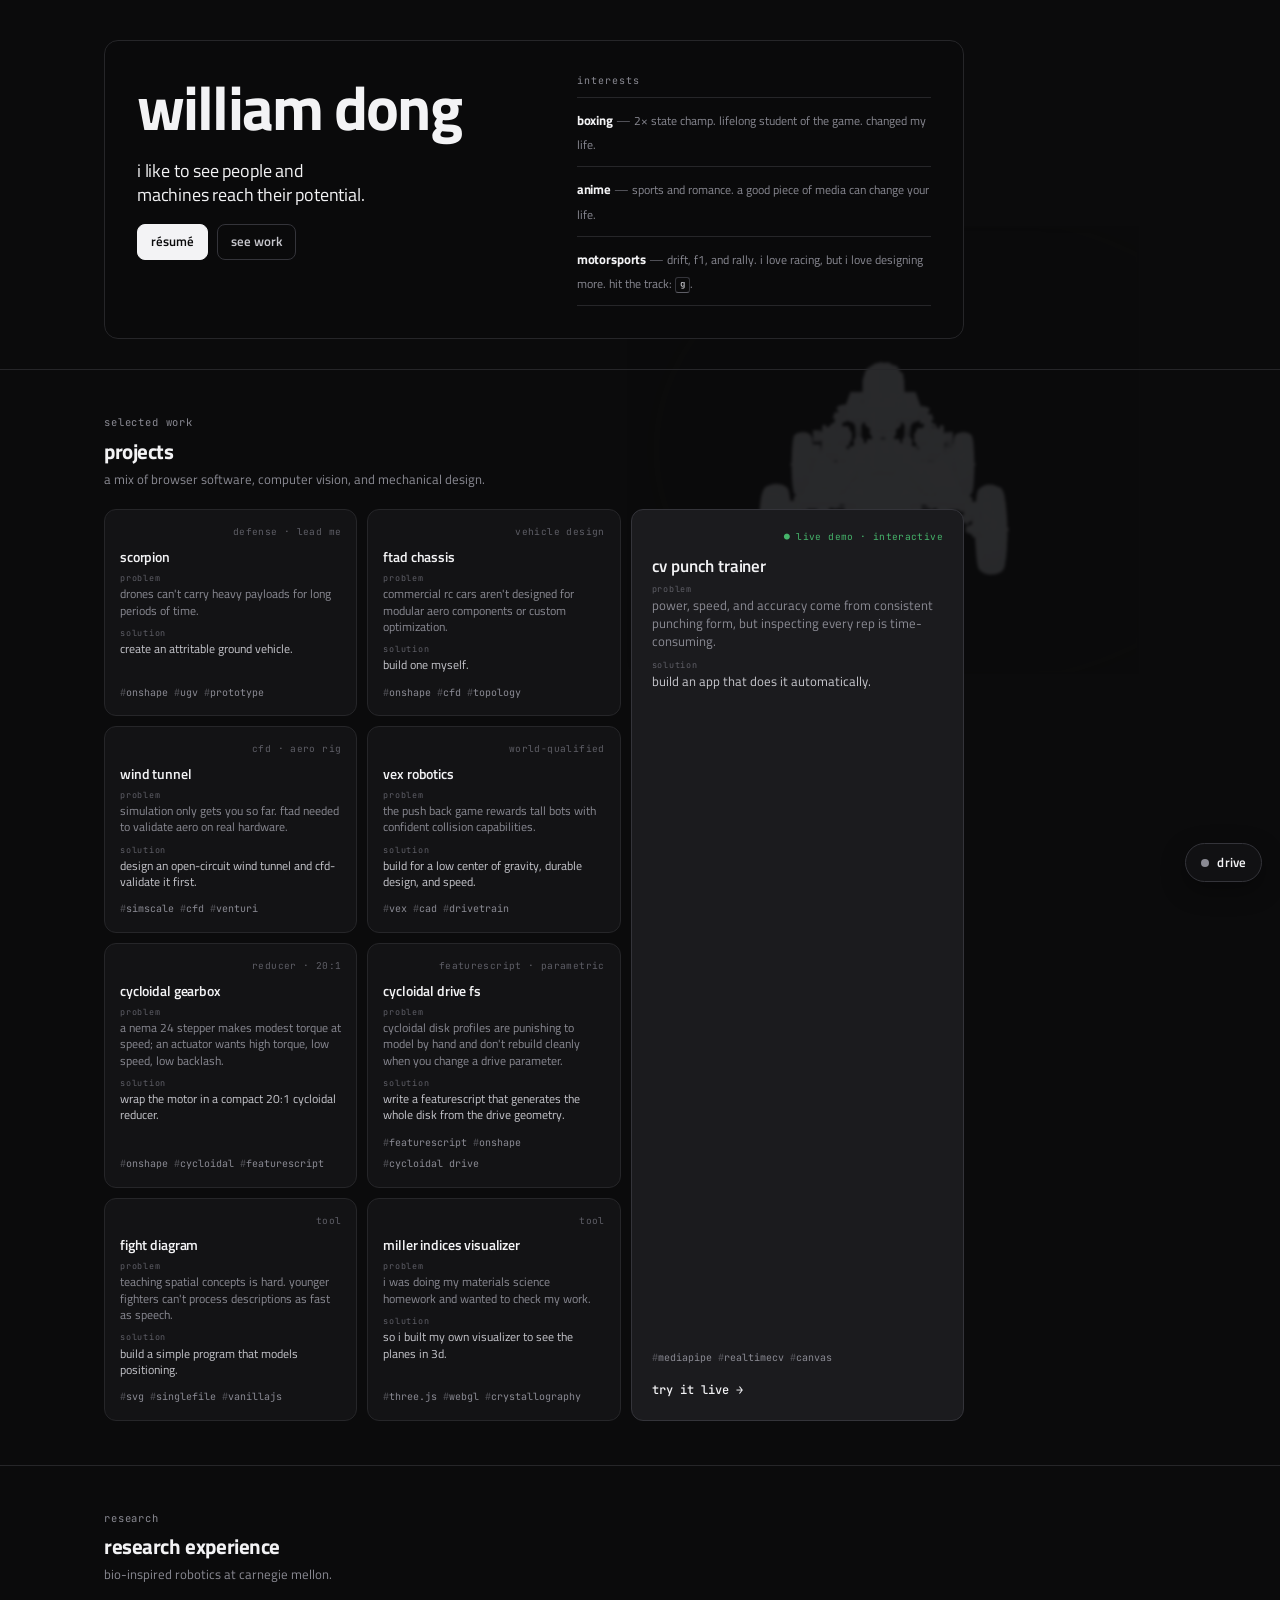
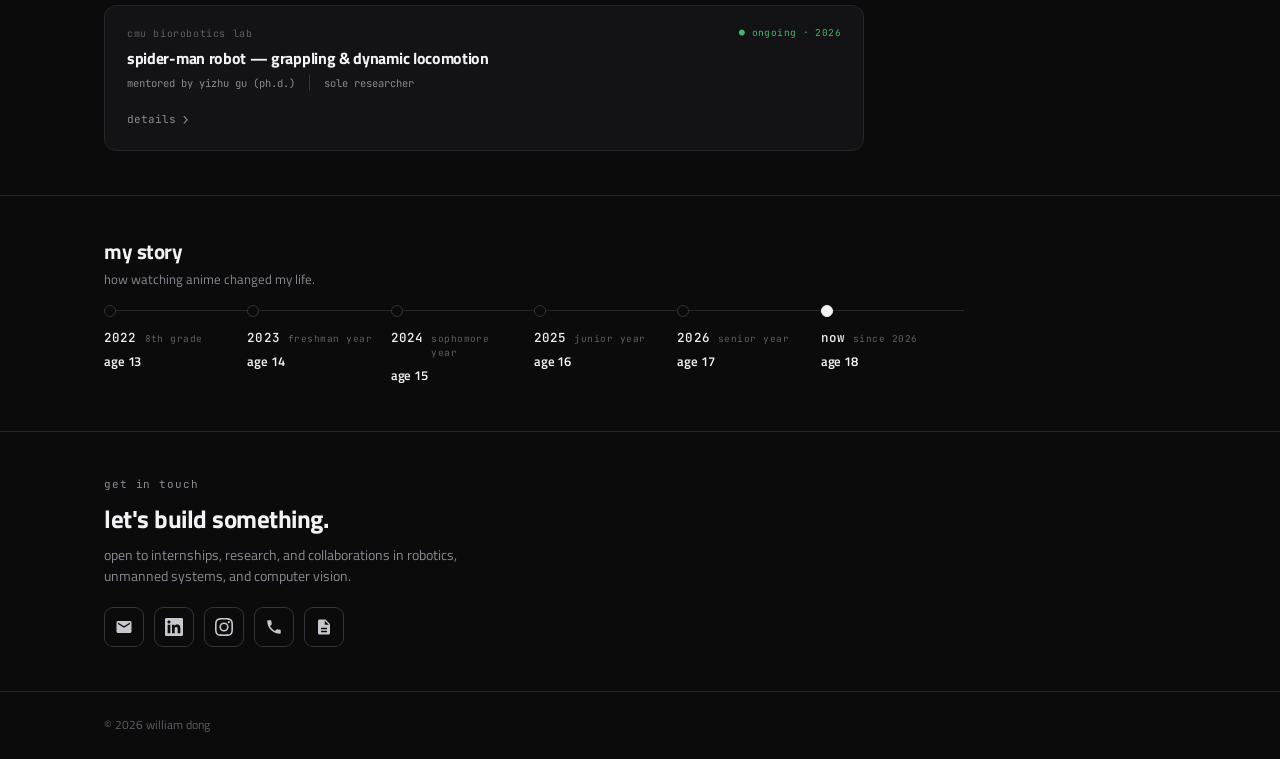
==== commit f643382e: "Research card: drop concept-origin credit, note mentorship by Yizhu Gu Co-Authored-By: Claude Opus 4" ====
--- a/index.html
+++ b/index.html
@@ -189,8 +189,7 @@
             </div>
             <h3>Spider-Man Robot — grappling &amp; dynamic locomotion</h3>
             <div class="rc-meta">
-              <span>Reporting to Yizhu Gu (Ph.D.)</span>
-              <span>Concept by Prof. Howie Choset</span>
+              <span>Mentored by Yizhu Gu (Ph.D.)</span>
               <span>Sole researcher</span>
             </div>
             <span class="rc-toggle" aria-hidden="true"><span class="rc-t-more">Details</span><span class="rc-t-less">Collapse</span> <span class="rc-chev">›</span></span>
@@ -202,7 +201,7 @@
               <p class="ps-line sol"><span class="ps-k">What I did</span>Ran a full literature review across tethered perching, surface-attachment mechanisms, and animal anchoring biomechanics; reframed the problem, arguing a grapple&rsquo;s real value is dynamic, controlled traversal — swinging and jumping between self-placed anchors — rather than climbing; identified <em>post-launch attitude control</em> (reorienting the body mid-air, as a jumping spider does with its dragline) as the open, biologically-grounded problem; developed seven prototype directions with original mechanism diagrams; and authored a formal proposal recommending a lead design and a validation experiment.</p>
             </div>
 
-            <p class="rc-note">As of now, I am the only researcher developing this concept, which was originated by Prof. Howie Choset.</p>
+            <p class="rc-note">As of now, I am the only researcher developing this concept.</p>
 
             <div class="rc-actions">
               <a class="rc-cta" href="./assets/Spiderman_Robot_Proposal.pdf" target="_blank" rel="noopener">Read the proposal (PDF) →</a>
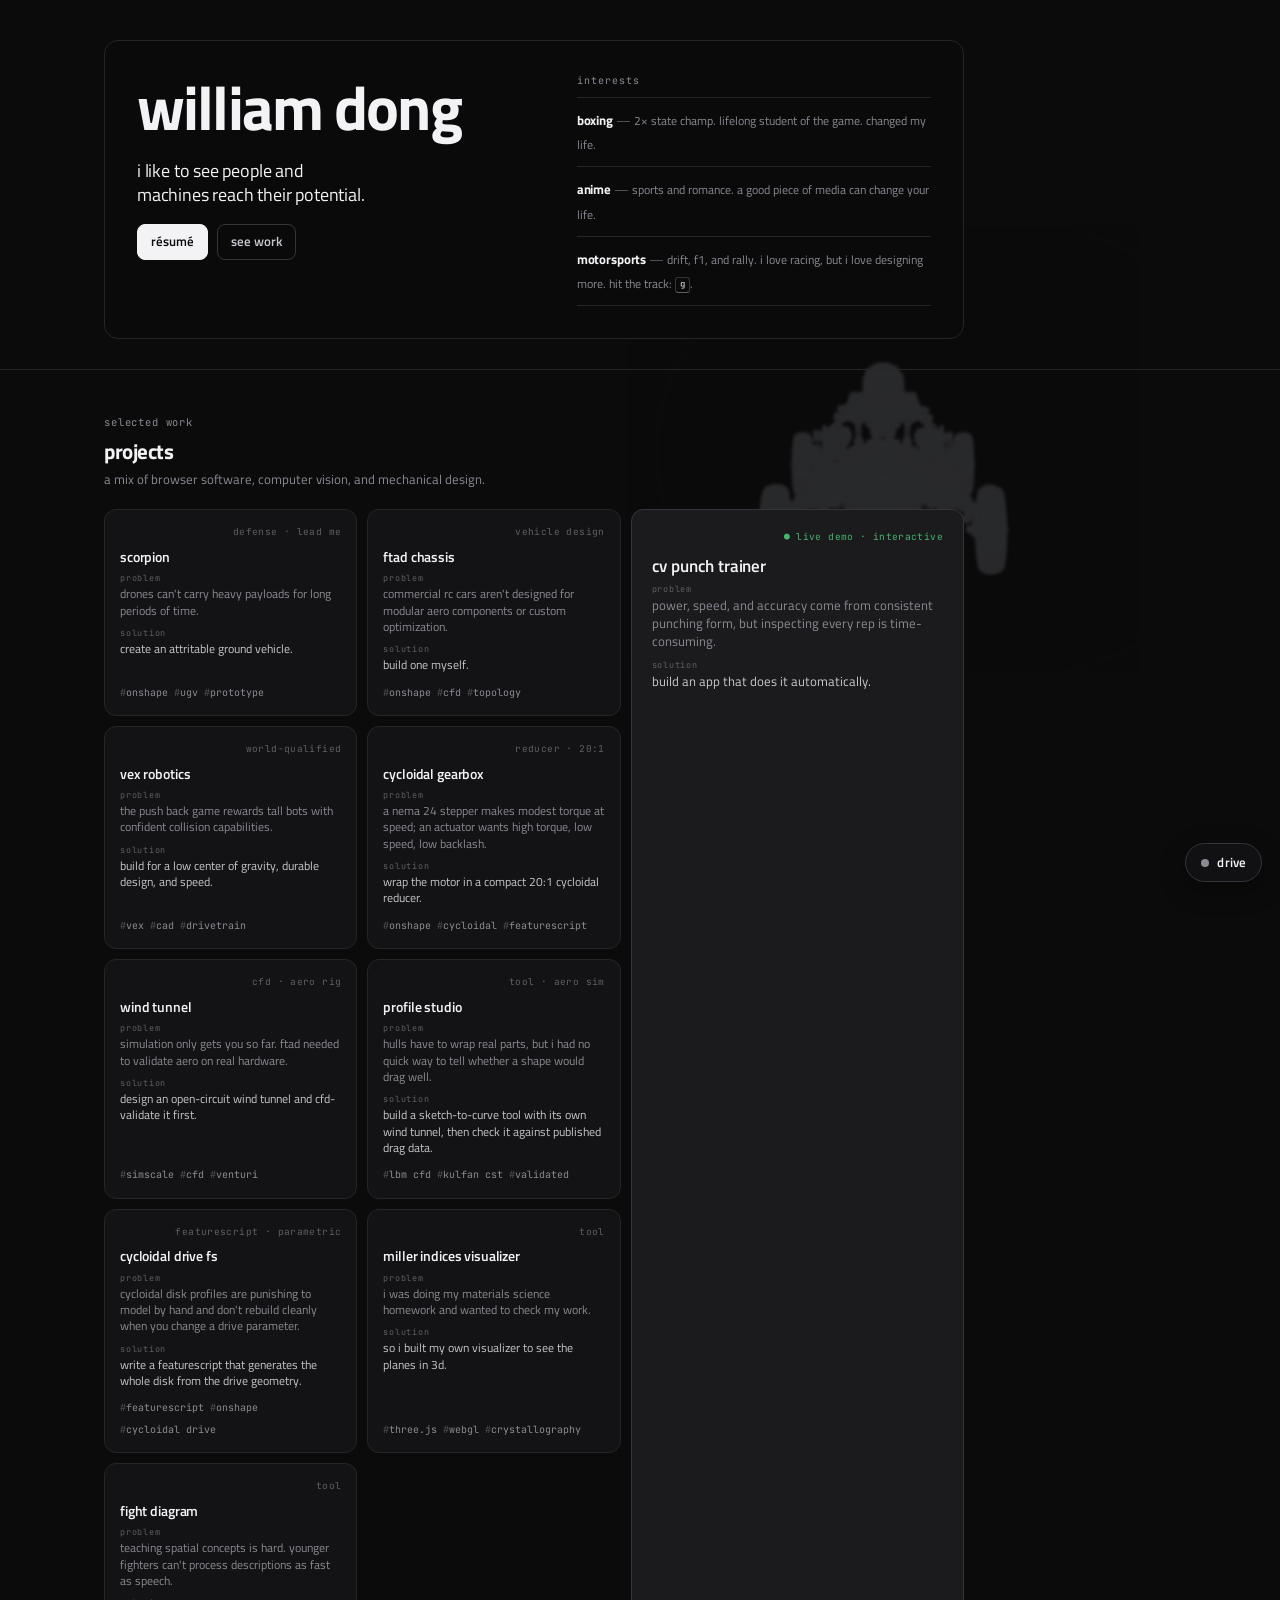
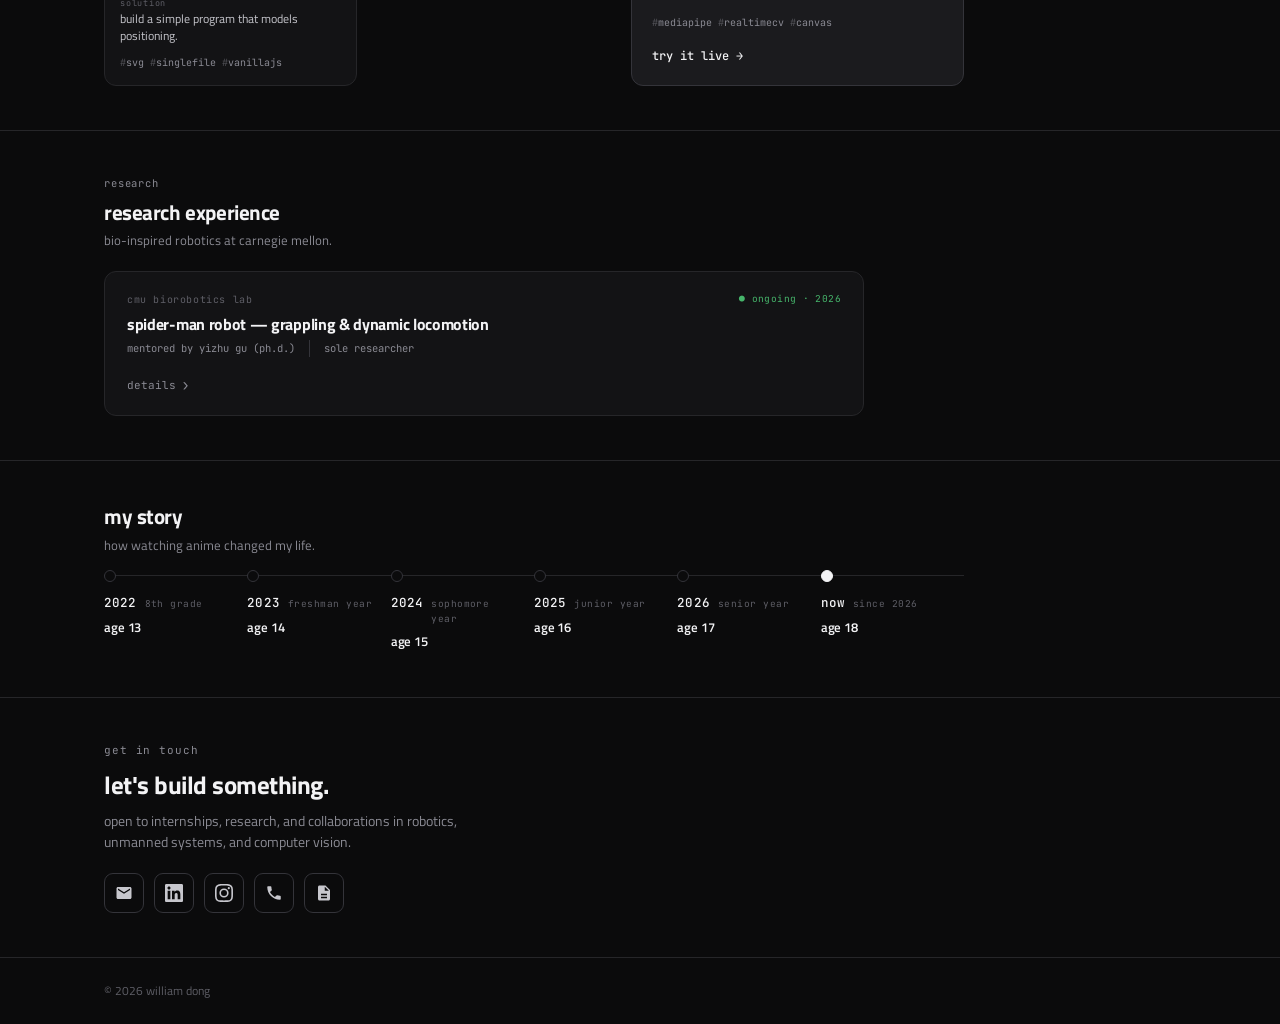
==== commit f623f9ce: "Add Profile Studio project; order projects by relevance New project card, popup and live copy of Pro" ====
--- a/index.html
+++ b/index.html
@@ -90,6 +90,28 @@
             <span class="p-arrow">→</span>
           </a>
 
+          <a class="proj reveal" href="#projects" data-project="vex">
+            <div class="p-top"><span class="p-status">World-qualified</span></div>
+            <h3>VEX Robotics</h3>
+            <div class="p-ps">
+              <p class="ps-line"><span class="ps-k">Problem</span>The Push Back game rewards tall bots with confident collision capabilities.</p>
+              <p class="ps-line sol"><span class="ps-k">Solution</span>Build for a low center of gravity, durable design, and speed.</p>
+            </div>
+            <div class="p-tags"><span>VEX</span><span>CAD</span><span>Drivetrain</span></div>
+            <span class="p-arrow">→</span>
+          </a>
+
+          <a class="proj reveal" href="#projects" data-project="cycloidal-gearbox">
+            <div class="p-top"><span class="p-status">Reducer · 20:1</span></div>
+            <h3>Cycloidal Gearbox</h3>
+            <div class="p-ps">
+              <p class="ps-line"><span class="ps-k">Problem</span>A NEMA 24 stepper makes modest torque at speed; an actuator wants high torque, low speed, low backlash.</p>
+              <p class="ps-line sol"><span class="ps-k">Solution</span>Wrap the motor in a compact 20:1 cycloidal reducer.</p>
+            </div>
+            <div class="p-tags"><span>Onshape</span><span>Cycloidal</span><span>FeatureScript</span></div>
+            <span class="p-arrow">→</span>
+          </a>
+
           <a class="proj reveal" href="#projects" data-project="windtunnel">
             <div class="p-top"><span class="p-status">CFD · aero rig</span></div>
             <h3>Wind Tunnel</h3>
@@ -101,25 +123,14 @@
             <span class="p-arrow">→</span>
           </a>
 
-          <a class="proj reveal" href="#projects" data-project="vex">
-            <div class="p-top"><span class="p-status">World-qualified</span></div>
-            <h3>VEX Robotics</h3>
-            <div class="p-ps">
-              <p class="ps-line"><span class="ps-k">Problem</span>The Push Back game rewards tall bots with confident collision capabilities.</p>
-              <p class="ps-line sol"><span class="ps-k">Solution</span>Build for a low center of gravity, durable design, and speed.</p>
-            </div>
-            <div class="p-tags"><span>VEX</span><span>CAD</span><span>Drivetrain</span></div>
-            <span class="p-arrow">→</span>
-          </a>
-
-          <a class="proj reveal" href="#projects" data-project="cycloidal-gearbox">
-            <div class="p-top"><span class="p-status">Reducer · 20:1</span></div>
-            <h3>Cycloidal Gearbox</h3>
-            <div class="p-ps">
-              <p class="ps-line"><span class="ps-k">Problem</span>A NEMA 24 stepper makes modest torque at speed; an actuator wants high torque, low speed, low backlash.</p>
-              <p class="ps-line sol"><span class="ps-k">Solution</span>Wrap the motor in a compact 20:1 cycloidal reducer.</p>
-            </div>
-            <div class="p-tags"><span>Onshape</span><span>Cycloidal</span><span>FeatureScript</span></div>
+          <a class="proj reveal" href="#projects" data-project="profile-studio">
+            <div class="p-top"><span class="p-status">Tool · aero sim</span></div>
+            <h3>Profile Studio</h3>
+            <div class="p-ps">
+              <p class="ps-line"><span class="ps-k">Problem</span>Hulls have to wrap real parts, but I had no quick way to tell whether a shape would drag well.</p>
+              <p class="ps-line sol"><span class="ps-k">Solution</span>Build a sketch-to-curve tool with its own wind tunnel, then check it against published drag data.</p>
+            </div>
+            <div class="p-tags"><span>LBM CFD</span><span>Kulfan CST</span><span>Validated</span></div>
             <span class="p-arrow">→</span>
           </a>
 
@@ -134,6 +145,17 @@
             <span class="p-arrow">→</span>
           </a>
 
+          <a class="proj reveal" href="#projects" data-project="miller">
+            <div class="p-top"><span class="p-status">Tool</span></div>
+            <h3>Miller Indices Visualizer</h3>
+            <div class="p-ps">
+              <p class="ps-line"><span class="ps-k">Problem</span>I was doing my materials science homework and wanted to check my work.</p>
+              <p class="ps-line sol"><span class="ps-k">Solution</span>So I built my own visualizer to see the planes in 3D.</p>
+            </div>
+            <div class="p-tags"><span>Three.js</span><span>WebGL</span><span>Crystallography</span></div>
+            <span class="p-arrow">→</span>
+          </a>
+
           <a class="proj reveal" href="#projects" data-project="fight-diagram">
             <div class="p-top"><span class="p-status">Tool</span></div>
             <h3>Fight Diagram</h3>
@@ -142,17 +164,6 @@
               <p class="ps-line sol"><span class="ps-k">Solution</span>Build a simple program that models positioning.</p>
             </div>
             <div class="p-tags"><span>SVG</span><span>SingleFile</span><span>VanillaJS</span></div>
-            <span class="p-arrow">→</span>
-          </a>
-
-          <a class="proj reveal" href="#projects" data-project="miller">
-            <div class="p-top"><span class="p-status">Tool</span></div>
-            <h3>Miller Indices Visualizer</h3>
-            <div class="p-ps">
-              <p class="ps-line"><span class="ps-k">Problem</span>I was doing my materials science homework and wanted to check my work.</p>
-              <p class="ps-line sol"><span class="ps-k">Solution</span>So I built my own visualizer to see the planes in 3D.</p>
-            </div>
-            <div class="p-tags"><span>Three.js</span><span>WebGL</span><span>Crystallography</span></div>
             <span class="p-arrow">→</span>
           </a>
           </div><!-- .grid -->
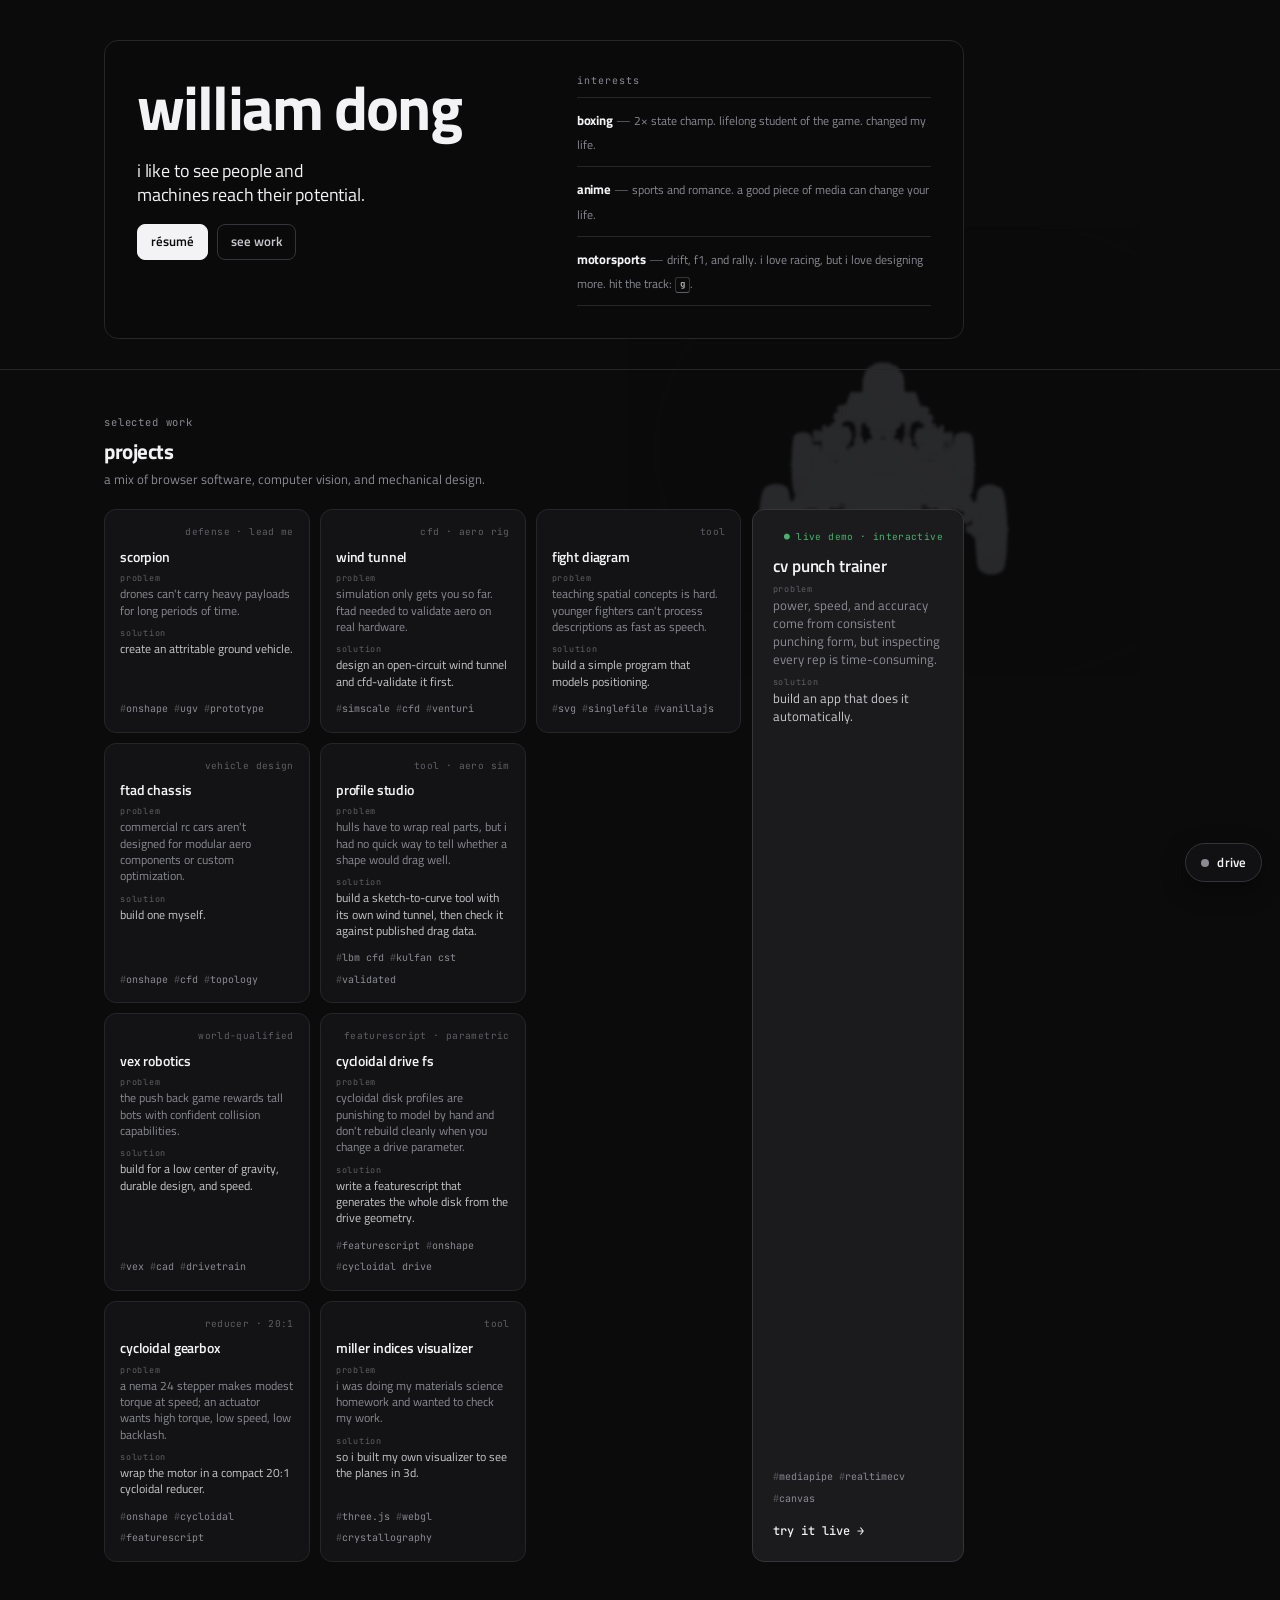
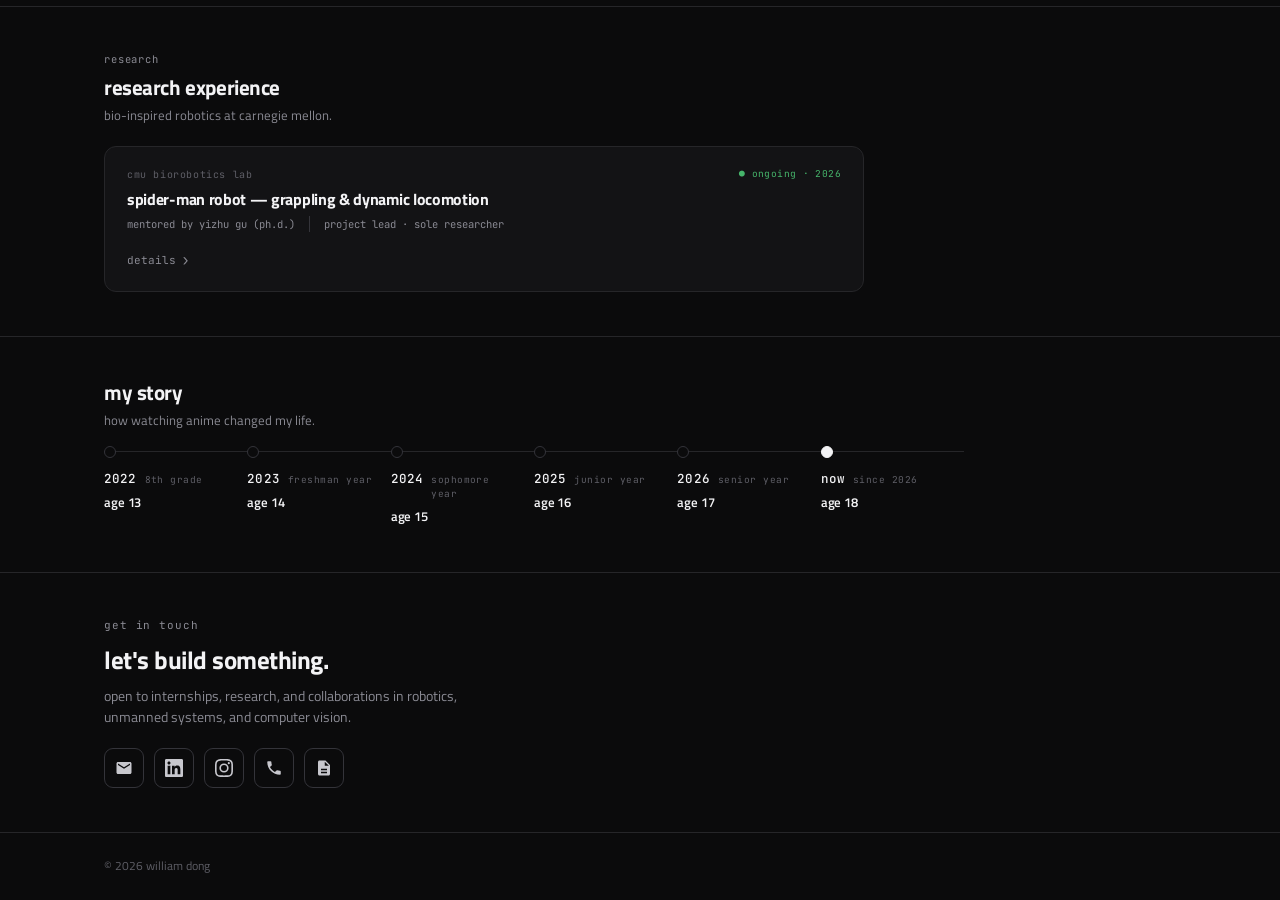
==== commit 6f5389f1: "Résumé: note project lead role at the Biorobotics Lab Update the Biorobotics bullet (HTML + PDF) and" ====
--- a/index.html
+++ b/index.html
@@ -201,7 +201,7 @@
             <h3>Spider-Man Robot — grappling &amp; dynamic locomotion</h3>
             <div class="rc-meta">
               <span>Mentored by Yizhu Gu (Ph.D.)</span>
-              <span>Sole researcher</span>
+              <span>Project lead · sole researcher</span>
             </div>
             <span class="rc-toggle" aria-hidden="true"><span class="rc-t-more">Details</span><span class="rc-t-less">Collapse</span> <span class="rc-chev">›</span></span>
           </summary>
@@ -212,7 +212,7 @@
               <p class="ps-line sol"><span class="ps-k">What I did</span>Ran a full literature review across tethered perching, surface-attachment mechanisms, and animal anchoring biomechanics; reframed the problem, arguing a grapple&rsquo;s real value is dynamic, controlled traversal — swinging and jumping between self-placed anchors — rather than climbing; identified <em>post-launch attitude control</em> (reorienting the body mid-air, as a jumping spider does with its dragline) as the open, biologically-grounded problem; developed seven prototype directions with original mechanism diagrams; and authored a formal proposal recommending a lead design and a validation experiment.</p>
             </div>
 
-            <p class="rc-note">As of now, I am the only researcher developing this concept.</p>
+            <p class="rc-note">I currently lead this project as a freshman, the only undergraduate in the lab leading one, and am the only researcher developing the concept.</p>
 
             <div class="rc-actions">
               <a class="rc-cta" href="./assets/Spiderman_Robot_Proposal.pdf" target="_blank" rel="noopener">Read the proposal (PDF) →</a>
--- a/styles.css
+++ b/styles.css
@@ -179,9 +179,24 @@
 .proj-feature .ps-line { font-size: 12.5px; }
 
 /* Trainer sits standalone on the right (it has an interactive demo); the other work is a grid on the left. */
-.projects-layout { display: grid; grid-template-columns: 1.55fr 1fr; gap: 10px; align-items: stretch; }
-.projects-layout > .grid { grid-template-columns: 1fr 1fr; }
-@media (max-width: 720px) { .projects-layout { grid-template-columns: 1fr; } }
+.projects-layout { display: grid; grid-template-columns: 3fr 1fr; gap: 10px; align-items: stretch; }
+/* Column-major: fill a column 4 cards deep, then start a new column. */
+.projects-layout > .grid {
+  grid-template-columns: none;
+  grid-template-rows: repeat(4, auto);
+  grid-auto-flow: column;
+  grid-auto-columns: minmax(0, 1fr);
+  align-content: start;
+}
+@media (max-width: 720px) {
+  .projects-layout { grid-template-columns: 1fr; }
+  /* Stack vertically on narrow screens: revert to normal row flow. */
+  .projects-layout > .grid {
+    grid-template-rows: none;
+    grid-auto-flow: row;
+    grid-template-columns: 1fr 1fr;
+  }
+}
 @media (max-width: 540px) { .projects-layout > .grid { grid-template-columns: 1fr; } }
 
 .proj-feature { padding: 20px; background: var(--panel-2); border-color: var(--line-2); }
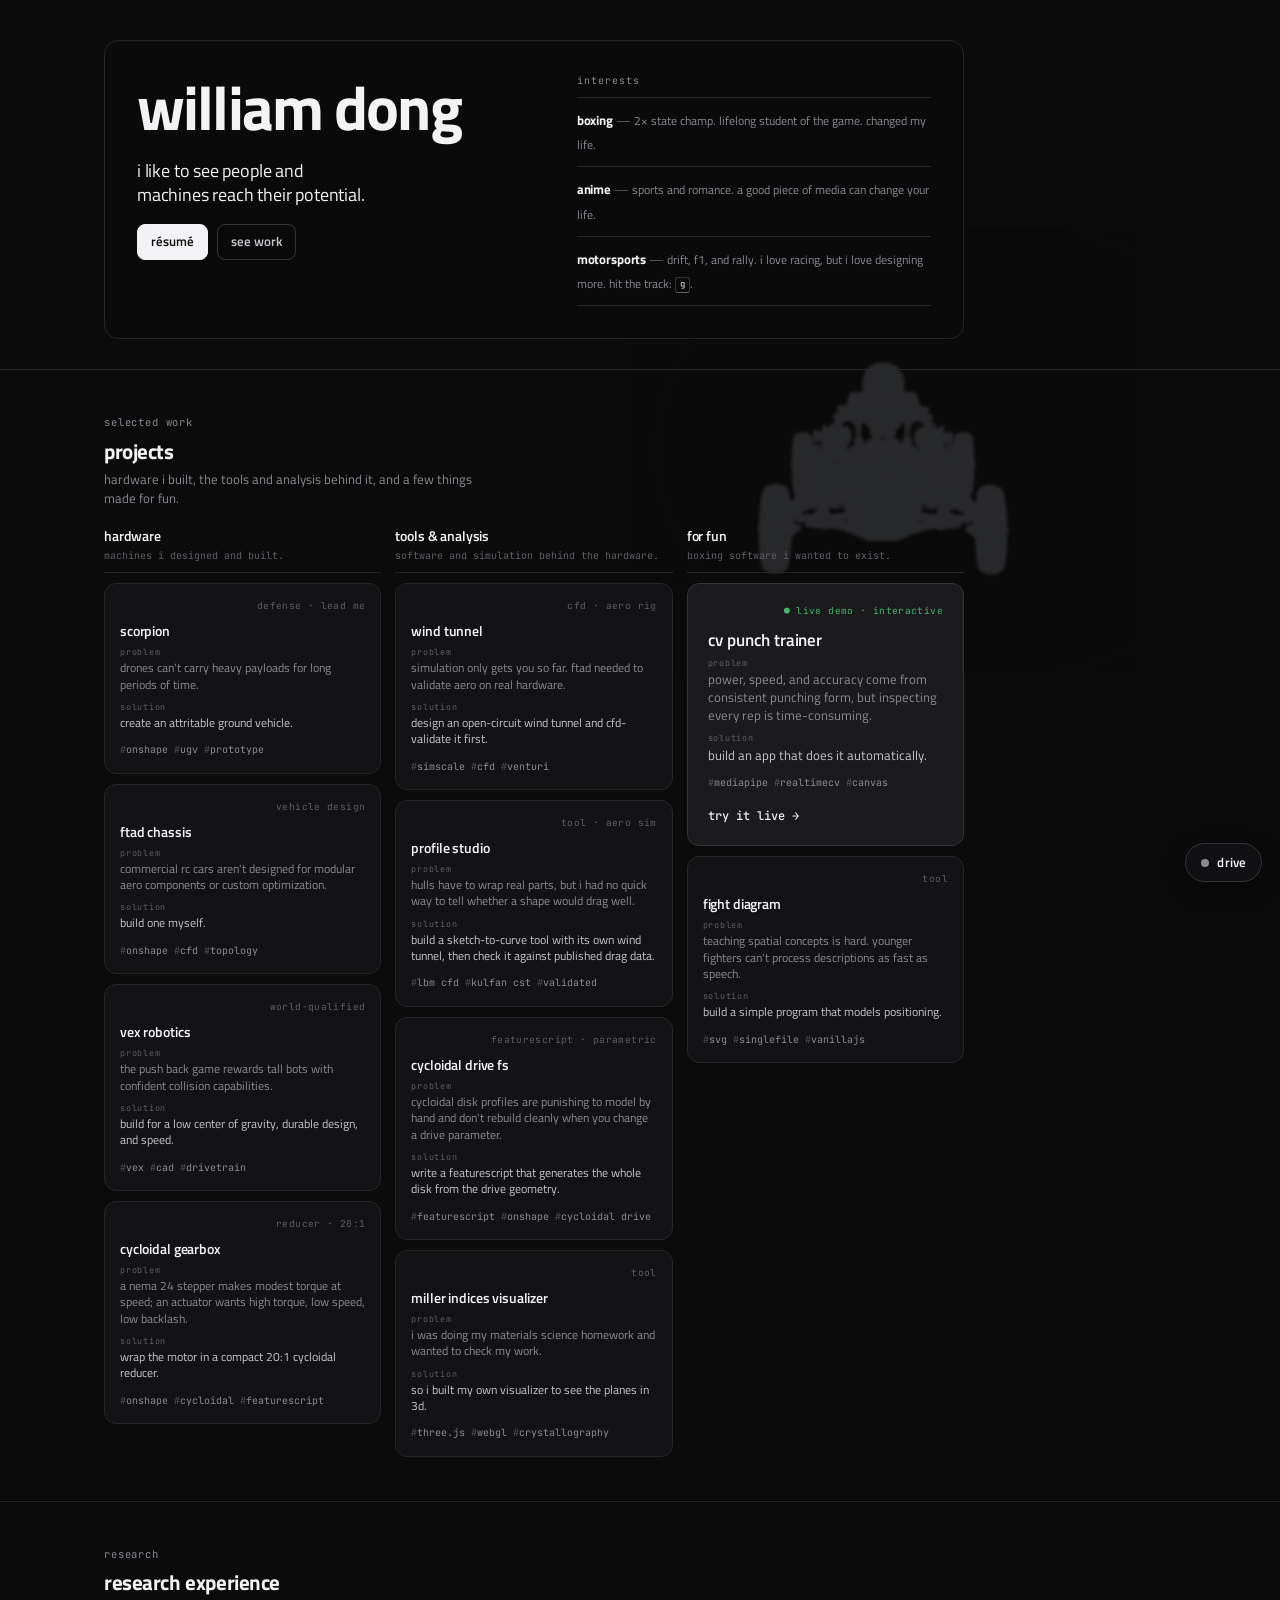
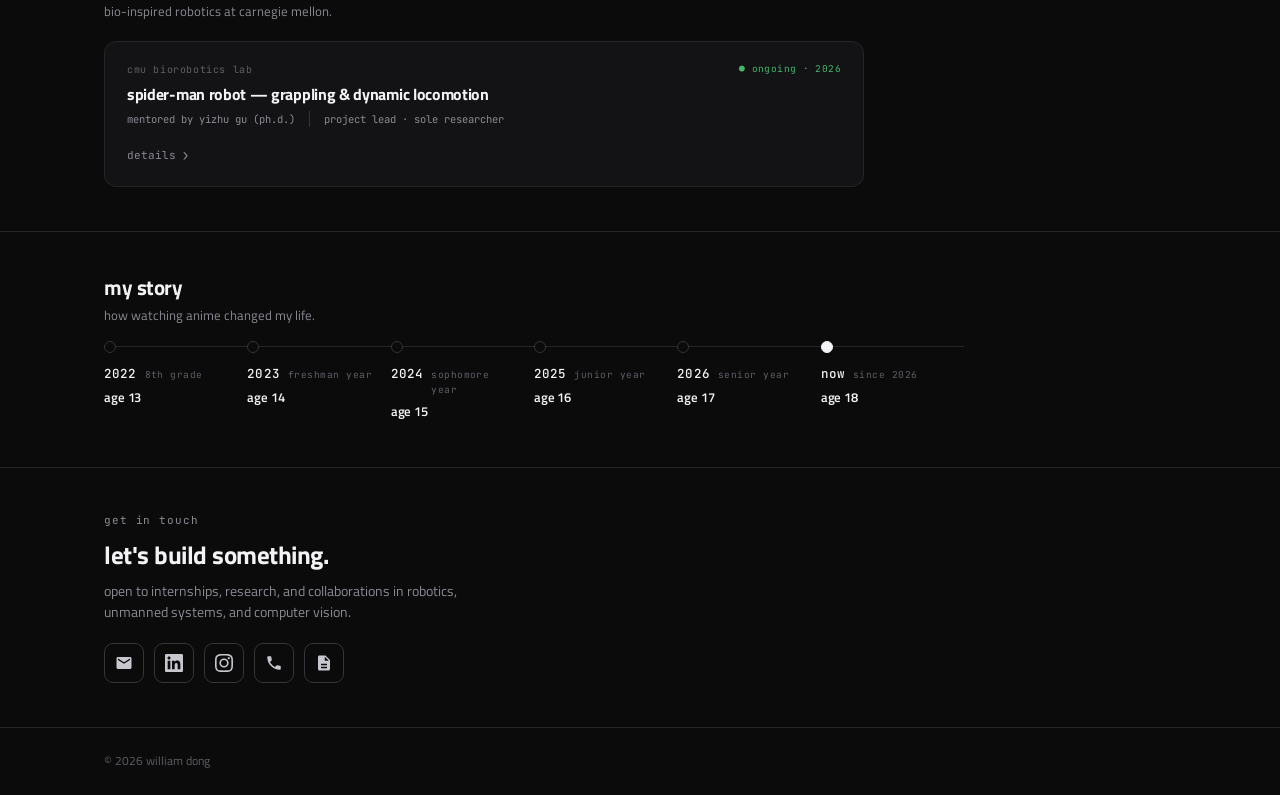
==== commit 765b172c: "Projects: group into Hardware, Tools & analysis, and For fun Co-Authored-By: Claude Opus 5.5 <norepl" ====
--- a/index.html
+++ b/index.html
@@ -11,7 +11,7 @@
   <link rel="preconnect" href="https://fonts.googleapis.com" />
   <link rel="preconnect" href="https://fonts.gstatic.com" crossorigin />
   <link href="https://fonts.googleapis.com/css2?family=Titillium+Web:wght@300;400;600;700&family=JetBrains+Mono:wght@400;500&display=swap" rel="stylesheet" />
-  <link rel="stylesheet" href="./styles.css?v=20260917a" />
+  <link rel="stylesheet" href="./styles.css?v=20261008a" />
 </head>
 <body class="home">
   <!-- Ambient monochrome CAD backdrop: a PRE-RENDERED spin of the SCORPION as a
@@ -63,122 +63,145 @@
         <div class="section-head reveal">
           <div class="kicker">Selected work</div>
           <h2>Projects</h2>
-          <p>A mix of browser software, computer vision, and mechanical design.</p>
-        </div>
-
-        <div class="projects-layout">
-          <div class="grid">
-          <a class="proj reveal" href="#projects" data-project="scorpion">
-            <div class="p-top"><span class="p-status">Defense · lead ME</span></div>
-            <h3>SCORPION</h3>
-            <div class="p-ps">
-              <p class="ps-line"><span class="ps-k">Problem</span>Drones can't carry heavy payloads for long periods of time.</p>
-              <p class="ps-line sol"><span class="ps-k">Solution</span>Create an attritable ground vehicle.</p>
-            </div>
-            <div class="p-tags"><span>Onshape</span><span>UGV</span><span>Prototype</span></div>
-            <span class="p-arrow">→</span>
-          </a>
-
-          <a class="proj reveal" href="#projects" data-project="ftad">
-            <div class="p-top"><span class="p-status">Vehicle design</span></div>
-            <h3>FTAD Chassis</h3>
-            <div class="p-ps">
-              <p class="ps-line"><span class="ps-k">Problem</span>Commercial RC cars aren't designed for modular aero components or custom optimization.</p>
-              <p class="ps-line sol"><span class="ps-k">Solution</span>Build one myself.</p>
-            </div>
-            <div class="p-tags"><span>Onshape</span><span>CFD</span><span>Topology</span></div>
-            <span class="p-arrow">→</span>
-          </a>
-
-          <a class="proj reveal" href="#projects" data-project="vex">
-            <div class="p-top"><span class="p-status">World-qualified</span></div>
-            <h3>VEX Robotics</h3>
-            <div class="p-ps">
-              <p class="ps-line"><span class="ps-k">Problem</span>The Push Back game rewards tall bots with confident collision capabilities.</p>
-              <p class="ps-line sol"><span class="ps-k">Solution</span>Build for a low center of gravity, durable design, and speed.</p>
-            </div>
-            <div class="p-tags"><span>VEX</span><span>CAD</span><span>Drivetrain</span></div>
-            <span class="p-arrow">→</span>
-          </a>
-
-          <a class="proj reveal" href="#projects" data-project="cycloidal-gearbox">
-            <div class="p-top"><span class="p-status">Reducer · 20:1</span></div>
-            <h3>Cycloidal Gearbox</h3>
-            <div class="p-ps">
-              <p class="ps-line"><span class="ps-k">Problem</span>A NEMA 24 stepper makes modest torque at speed; an actuator wants high torque, low speed, low backlash.</p>
-              <p class="ps-line sol"><span class="ps-k">Solution</span>Wrap the motor in a compact 20:1 cycloidal reducer.</p>
-            </div>
-            <div class="p-tags"><span>Onshape</span><span>Cycloidal</span><span>FeatureScript</span></div>
-            <span class="p-arrow">→</span>
-          </a>
-
-          <a class="proj reveal" href="#projects" data-project="windtunnel">
-            <div class="p-top"><span class="p-status">CFD · aero rig</span></div>
-            <h3>Wind Tunnel</h3>
-            <div class="p-ps">
-              <p class="ps-line"><span class="ps-k">Problem</span>Simulation only gets you so far. FTAD needed to validate aero on real hardware.</p>
-              <p class="ps-line sol"><span class="ps-k">Solution</span>Design an open-circuit wind tunnel and CFD-validate it first.</p>
-            </div>
-            <div class="p-tags"><span>SimScale</span><span>CFD</span><span>Venturi</span></div>
-            <span class="p-arrow">→</span>
-          </a>
-
-          <a class="proj reveal" href="#projects" data-project="profile-studio">
-            <div class="p-top"><span class="p-status">Tool · aero sim</span></div>
-            <h3>Profile Studio</h3>
-            <div class="p-ps">
-              <p class="ps-line"><span class="ps-k">Problem</span>Hulls have to wrap real parts, but I had no quick way to tell whether a shape would drag well.</p>
-              <p class="ps-line sol"><span class="ps-k">Solution</span>Build a sketch-to-curve tool with its own wind tunnel, then check it against published drag data.</p>
-            </div>
-            <div class="p-tags"><span>LBM CFD</span><span>Kulfan CST</span><span>Validated</span></div>
-            <span class="p-arrow">→</span>
-          </a>
-
-          <a class="proj reveal" href="#projects" data-project="cycloidal">
-            <div class="p-top"><span class="p-status">FeatureScript · parametric</span></div>
-            <h3>Cycloidal Drive FS</h3>
-            <div class="p-ps">
-              <p class="ps-line"><span class="ps-k">Problem</span>Cycloidal disk profiles are punishing to model by hand and don't rebuild cleanly when you change a drive parameter.</p>
-              <p class="ps-line sol"><span class="ps-k">Solution</span>Write a FeatureScript that generates the whole disk from the drive geometry.</p>
-            </div>
-            <div class="p-tags"><span>FeatureScript</span><span>Onshape</span><span>Cycloidal drive</span></div>
-            <span class="p-arrow">→</span>
-          </a>
-
-          <a class="proj reveal" href="#projects" data-project="miller">
-            <div class="p-top"><span class="p-status">Tool</span></div>
-            <h3>Miller Indices Visualizer</h3>
-            <div class="p-ps">
-              <p class="ps-line"><span class="ps-k">Problem</span>I was doing my materials science homework and wanted to check my work.</p>
-              <p class="ps-line sol"><span class="ps-k">Solution</span>So I built my own visualizer to see the planes in 3D.</p>
-            </div>
-            <div class="p-tags"><span>Three.js</span><span>WebGL</span><span>Crystallography</span></div>
-            <span class="p-arrow">→</span>
-          </a>
-
-          <a class="proj reveal" href="#projects" data-project="fight-diagram">
-            <div class="p-top"><span class="p-status">Tool</span></div>
-            <h3>Fight Diagram</h3>
-            <div class="p-ps">
-              <p class="ps-line"><span class="ps-k">Problem</span>Teaching spatial concepts is hard. Younger fighters can't process descriptions as fast as speech.</p>
-              <p class="ps-line sol"><span class="ps-k">Solution</span>Build a simple program that models positioning.</p>
-            </div>
-            <div class="p-tags"><span>SVG</span><span>SingleFile</span><span>VanillaJS</span></div>
-            <span class="p-arrow">→</span>
-          </a>
-          </div><!-- .grid -->
-
-          <a class="proj proj-feature reveal" href="./games/punch-trainer.html">
-            <div class="p-top"><span class="p-status live">● Live demo · interactive</span></div>
-            <h3>CV Punch Trainer</h3>
-            <div class="p-ps">
-              <p class="ps-line"><span class="ps-k">Problem</span>Power, speed, and accuracy come from consistent punching form, but inspecting every rep is time-consuming.</p>
-              <p class="ps-line sol"><span class="ps-k">Solution</span>Build an app that does it automatically.</p>
-            </div>
-            <div class="p-tags"><span>MediaPipe</span><span>RealtimeCV</span><span>Canvas</span></div>
-            <span class="pf-cta">Try it live →</span>
-          </a>
-        </div><!-- .projects-layout -->
+          <p>Hardware I built, the tools and analysis behind it, and a few things made for fun.</p>
+        </div>
+
+        <!-- Three categories, one column each on desktop. Research has its own section below. -->
+        <div class="proj-groups">
+          <section class="proj-group" aria-labelledby="pg-hardware">
+            <div class="pg-head reveal">
+              <h3 id="pg-hardware">Hardware</h3>
+              <p>Machines I designed and built.</p>
+            </div>
+            <div class="pg-cards">
+            <a class="proj reveal" href="#projects" data-project="scorpion">
+              <div class="p-top"><span class="p-status">Defense · lead ME</span></div>
+              <h4>SCORPION</h4>
+              <div class="p-ps">
+                <p class="ps-line"><span class="ps-k">Problem</span>Drones can't carry heavy payloads for long periods of time.</p>
+                <p class="ps-line sol"><span class="ps-k">Solution</span>Create an attritable ground vehicle.</p>
+              </div>
+              <div class="p-tags"><span>Onshape</span><span>UGV</span><span>Prototype</span></div>
+              <span class="p-arrow">→</span>
+            </a>
+
+            <a class="proj reveal" href="#projects" data-project="ftad">
+              <div class="p-top"><span class="p-status">Vehicle design</span></div>
+              <h4>FTAD Chassis</h4>
+              <div class="p-ps">
+                <p class="ps-line"><span class="ps-k">Problem</span>Commercial RC cars aren't designed for modular aero components or custom optimization.</p>
+                <p class="ps-line sol"><span class="ps-k">Solution</span>Build one myself.</p>
+              </div>
+              <div class="p-tags"><span>Onshape</span><span>CFD</span><span>Topology</span></div>
+              <span class="p-arrow">→</span>
+            </a>
+
+            <a class="proj reveal" href="#projects" data-project="vex">
+              <div class="p-top"><span class="p-status">World-qualified</span></div>
+              <h4>VEX Robotics</h4>
+              <div class="p-ps">
+                <p class="ps-line"><span class="ps-k">Problem</span>The Push Back game rewards tall bots with confident collision capabilities.</p>
+                <p class="ps-line sol"><span class="ps-k">Solution</span>Build for a low center of gravity, durable design, and speed.</p>
+              </div>
+              <div class="p-tags"><span>VEX</span><span>CAD</span><span>Drivetrain</span></div>
+              <span class="p-arrow">→</span>
+            </a>
+
+            <a class="proj reveal" href="#projects" data-project="cycloidal-gearbox">
+              <div class="p-top"><span class="p-status">Reducer · 20:1</span></div>
+              <h4>Cycloidal Gearbox</h4>
+              <div class="p-ps">
+                <p class="ps-line"><span class="ps-k">Problem</span>A NEMA 24 stepper makes modest torque at speed; an actuator wants high torque, low speed, low backlash.</p>
+                <p class="ps-line sol"><span class="ps-k">Solution</span>Wrap the motor in a compact 20:1 cycloidal reducer.</p>
+              </div>
+              <div class="p-tags"><span>Onshape</span><span>Cycloidal</span><span>FeatureScript</span></div>
+              <span class="p-arrow">→</span>
+            </a>
+            </div>
+          </section>
+
+          <section class="proj-group" aria-labelledby="pg-tools">
+            <div class="pg-head reveal">
+              <h3 id="pg-tools">Tools &amp; analysis</h3>
+              <p>Software and simulation behind the hardware.</p>
+            </div>
+            <div class="pg-cards">
+            <a class="proj reveal" href="#projects" data-project="windtunnel">
+              <div class="p-top"><span class="p-status">CFD · aero rig</span></div>
+              <h4>Wind Tunnel</h4>
+              <div class="p-ps">
+                <p class="ps-line"><span class="ps-k">Problem</span>Simulation only gets you so far. FTAD needed to validate aero on real hardware.</p>
+                <p class="ps-line sol"><span class="ps-k">Solution</span>Design an open-circuit wind tunnel and CFD-validate it first.</p>
+              </div>
+              <div class="p-tags"><span>SimScale</span><span>CFD</span><span>Venturi</span></div>
+              <span class="p-arrow">→</span>
+            </a>
+
+            <a class="proj reveal" href="#projects" data-project="profile-studio">
+              <div class="p-top"><span class="p-status">Tool · aero sim</span></div>
+              <h4>Profile Studio</h4>
+              <div class="p-ps">
+                <p class="ps-line"><span class="ps-k">Problem</span>Hulls have to wrap real parts, but I had no quick way to tell whether a shape would drag well.</p>
+                <p class="ps-line sol"><span class="ps-k">Solution</span>Build a sketch-to-curve tool with its own wind tunnel, then check it against published drag data.</p>
+              </div>
+              <div class="p-tags"><span>LBM CFD</span><span>Kulfan CST</span><span>Validated</span></div>
+              <span class="p-arrow">→</span>
+            </a>
+
+            <a class="proj reveal" href="#projects" data-project="cycloidal">
+              <div class="p-top"><span class="p-status">FeatureScript · parametric</span></div>
+              <h4>Cycloidal Drive FS</h4>
+              <div class="p-ps">
+                <p class="ps-line"><span class="ps-k">Problem</span>Cycloidal disk profiles are punishing to model by hand and don't rebuild cleanly when you change a drive parameter.</p>
+                <p class="ps-line sol"><span class="ps-k">Solution</span>Write a FeatureScript that generates the whole disk from the drive geometry.</p>
+              </div>
+              <div class="p-tags"><span>FeatureScript</span><span>Onshape</span><span>Cycloidal drive</span></div>
+              <span class="p-arrow">→</span>
+            </a>
+
+            <a class="proj reveal" href="#projects" data-project="miller">
+              <div class="p-top"><span class="p-status">Tool</span></div>
+              <h4>Miller Indices Visualizer</h4>
+              <div class="p-ps">
+                <p class="ps-line"><span class="ps-k">Problem</span>I was doing my materials science homework and wanted to check my work.</p>
+                <p class="ps-line sol"><span class="ps-k">Solution</span>So I built my own visualizer to see the planes in 3D.</p>
+              </div>
+              <div class="p-tags"><span>Three.js</span><span>WebGL</span><span>Crystallography</span></div>
+              <span class="p-arrow">→</span>
+            </a>
+            </div>
+          </section>
+
+          <section class="proj-group" aria-labelledby="pg-fun">
+            <div class="pg-head reveal">
+              <h3 id="pg-fun">For fun</h3>
+              <p>Boxing software I wanted to exist.</p>
+            </div>
+            <div class="pg-cards">
+            <a class="proj proj-feature reveal" href="./games/punch-trainer.html">
+              <div class="p-top"><span class="p-status live">● Live demo · interactive</span></div>
+              <h4>CV Punch Trainer</h4>
+              <div class="p-ps">
+                <p class="ps-line"><span class="ps-k">Problem</span>Power, speed, and accuracy come from consistent punching form, but inspecting every rep is time-consuming.</p>
+                <p class="ps-line sol"><span class="ps-k">Solution</span>Build an app that does it automatically.</p>
+              </div>
+              <div class="p-tags"><span>MediaPipe</span><span>RealtimeCV</span><span>Canvas</span></div>
+              <span class="pf-cta">Try it live →</span>
+            </a>
+
+            <a class="proj reveal" href="#projects" data-project="fight-diagram">
+              <div class="p-top"><span class="p-status">Tool</span></div>
+              <h4>Fight Diagram</h4>
+              <div class="p-ps">
+                <p class="ps-line"><span class="ps-k">Problem</span>Teaching spatial concepts is hard. Younger fighters can't process descriptions as fast as speech.</p>
+                <p class="ps-line sol"><span class="ps-k">Solution</span>Build a simple program that models positioning.</p>
+              </div>
+              <div class="p-tags"><span>SVG</span><span>SingleFile</span><span>VanillaJS</span></div>
+              <span class="p-arrow">→</span>
+            </a>
+            </div>
+          </section>
+        </div><!-- .proj-groups -->
         <!-- NOTE(placeholder): add real repo/demo URLs to the project links when ready. -->
       </div>
     </section>
--- a/styles.css
+++ b/styles.css
@@ -161,7 +161,7 @@
 .proj .p-top { display: flex; align-items: center; justify-content: flex-end; margin-bottom: 10px; }
 .proj .p-status { font-family: var(--mono); font-size: 9.5px; letter-spacing: 0.04em; text-transform: lowercase; color: var(--muted-2); }
 .proj .p-status.live { color: var(--good); }
-.proj h3 { font-size: 13.5px; letter-spacing: -0.01em; font-weight: 600; }
+.proj h4 { font-size: 13.5px; letter-spacing: -0.01em; font-weight: 600; }
 .proj .p-desc { margin-top: 6px; color: var(--muted); font-size: 12px; line-height: 1.5; flex: 1; }
 .proj .p-tags { margin-top: 11px; display: flex; flex-wrap: wrap; gap: 6px; }
 .proj .p-tags span { font-size: 10px; color: var(--muted); font-family: var(--mono); }
@@ -178,29 +178,21 @@
 }
 .proj-feature .ps-line { font-size: 12.5px; }
 
-/* Trainer sits standalone on the right (it has an interactive demo); the other work is a grid on the left. */
-.projects-layout { display: grid; grid-template-columns: 3fr 1fr; gap: 10px; align-items: stretch; }
-/* Column-major: fill a column 4 cards deep, then start a new column. */
-.projects-layout > .grid {
-  grid-template-columns: none;
-  grid-template-rows: repeat(4, auto);
-  grid-auto-flow: column;
-  grid-auto-columns: minmax(0, 1fr);
-  align-content: start;
-}
-@media (max-width: 720px) {
-  .projects-layout { grid-template-columns: 1fr; }
-  /* Stack vertically on narrow screens: revert to normal row flow. */
-  .projects-layout > .grid {
-    grid-template-rows: none;
-    grid-auto-flow: row;
-    grid-template-columns: 1fr 1fr;
-  }
-}
-@media (max-width: 540px) { .projects-layout > .grid { grid-template-columns: 1fr; } }
+/* Projects are split into three categories: one column each on desktop, cards stacked within. */
+.proj-groups { display: grid; grid-template-columns: repeat(3, minmax(0, 1fr)); gap: 10px 14px; align-items: start; }
+.pg-head { margin-bottom: 10px; padding-bottom: 9px; border-bottom: 1px solid var(--line); }
+.pg-head h3 { font-size: 13.5px; font-weight: 600; letter-spacing: -0.01em; }
+.pg-head p { margin: 4px 0 0; font-family: var(--mono); font-size: 10px; color: var(--muted-2); }
+.pg-cards { display: grid; grid-template-columns: minmax(0, 1fr); gap: 10px; }
+@media (max-width: 820px) {
+  /* Categories stack; cards inside each go two-up. */
+  .proj-groups { grid-template-columns: 1fr; gap: 26px; }
+  .pg-cards { grid-template-columns: 1fr 1fr; }
+}
+@media (max-width: 540px) { .pg-cards { grid-template-columns: 1fr; } }
 
 .proj-feature { padding: 20px; background: var(--panel-2); border-color: var(--line-2); }
-.proj-feature h3 { font-size: 17px; margin-top: 2px; }
+.proj-feature h4 { font-size: 17px; margin-top: 2px; }
 .proj-feature .p-desc { font-size: 12.5px; color: var(--text-2); }
 .pf-cta { margin-top: 16px; font-family: var(--mono); font-size: 12px; font-weight: 500; color: var(--text); }
 .proj-feature:hover .pf-cta { text-decoration: underline; text-underline-offset: 3px; }
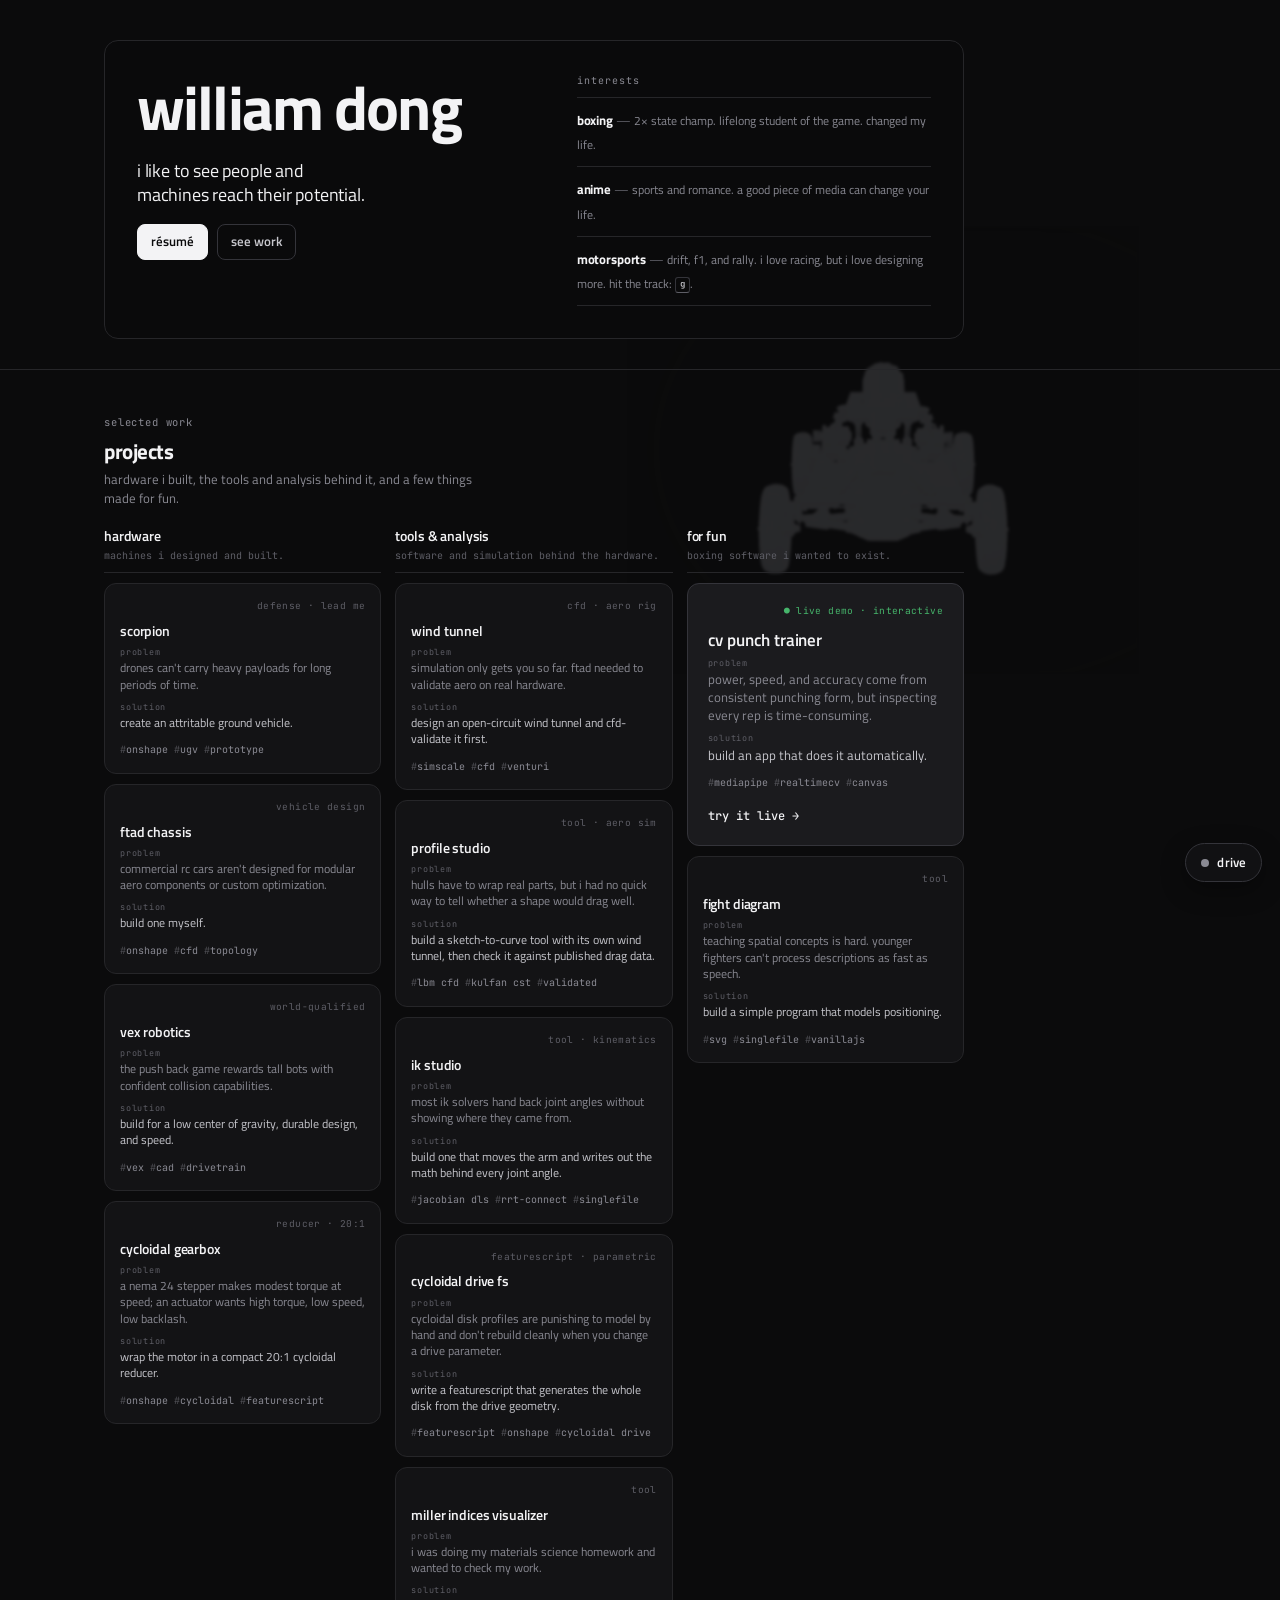
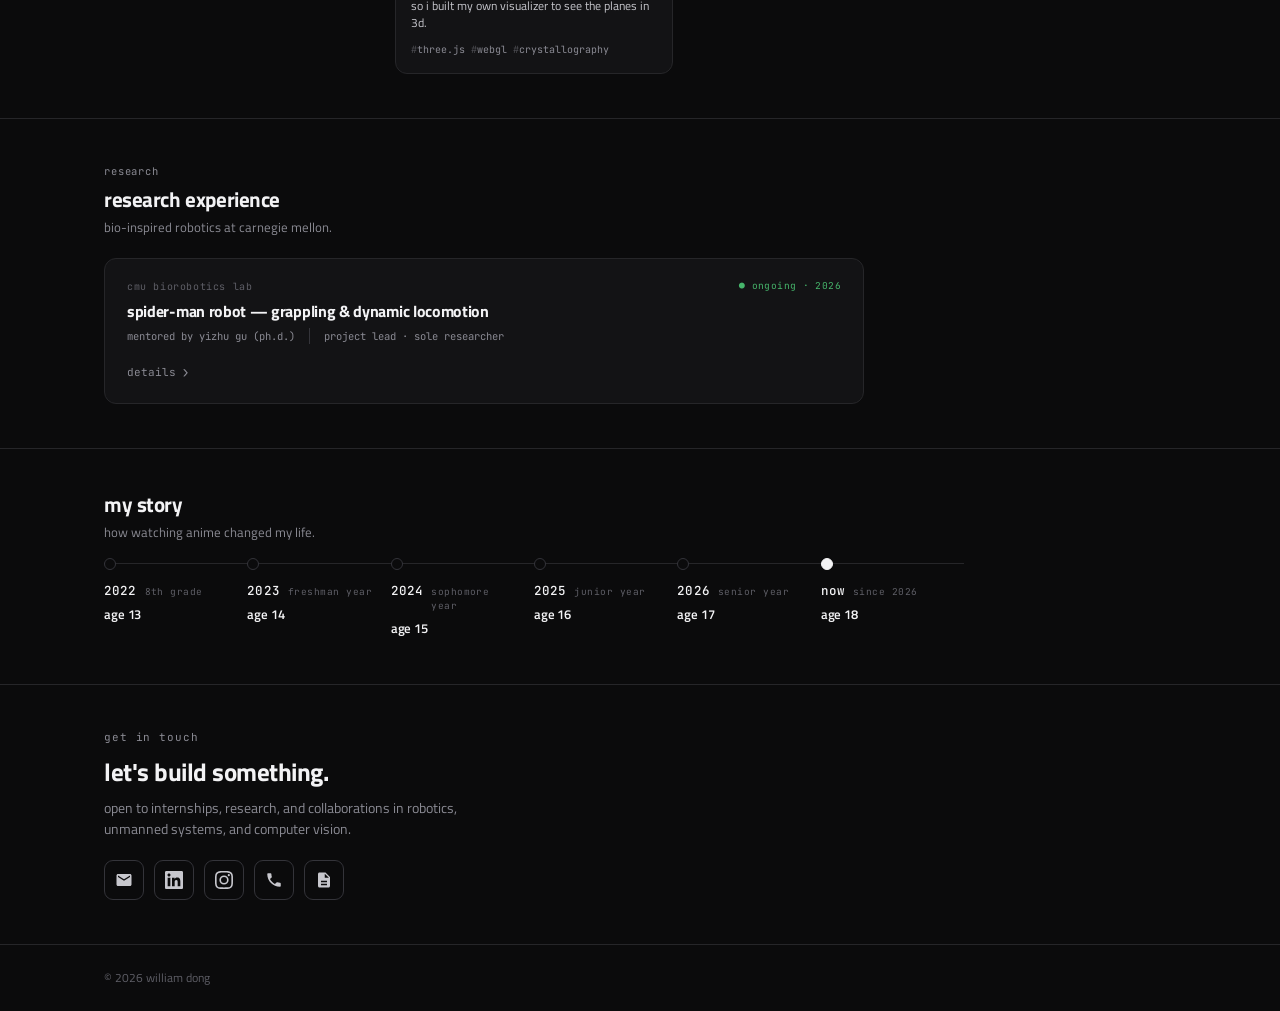
==== commit 2418bb5d: "Add IK Studio project with live tool and screenshot Co-Authored-By: Claude Opus 5.5 <noreply@anthrop" ====
--- a/index.html
+++ b/index.html
@@ -148,6 +148,17 @@
               <span class="p-arrow">→</span>
             </a>
 
+            <a class="proj reveal" href="#projects" data-project="ik-studio">
+              <div class="p-top"><span class="p-status">Tool · kinematics</span></div>
+              <h4>IK Studio</h4>
+              <div class="p-ps">
+                <p class="ps-line"><span class="ps-k">Problem</span>Most IK solvers hand back joint angles without showing where they came from.</p>
+                <p class="ps-line sol"><span class="ps-k">Solution</span>Build one that moves the arm and writes out the math behind every joint angle.</p>
+              </div>
+              <div class="p-tags"><span>Jacobian DLS</span><span>RRT-Connect</span><span>SingleFile</span></div>
+              <span class="p-arrow">→</span>
+            </a>
+
             <a class="proj reveal" href="#projects" data-project="cycloidal">
               <div class="p-top"><span class="p-status">FeatureScript · parametric</span></div>
               <h4>Cycloidal Drive FS</h4>
@@ -372,7 +383,7 @@
 
   <!-- model-viewer is NOT loaded here: main.js imports it on demand only when a
        project with a 3D model is opened, so the homepage ships zero WebGL. -->
-  <script src="./main.js?v=20260908a"></script>
+  <script src="./main.js?v=20261009a"></script>
   <!-- Interactive: the cursor becomes a drift AE86 that drives the page (desktop only). -->
   <script src="./drift.js?v=20260908a" defer></script>
 </body>
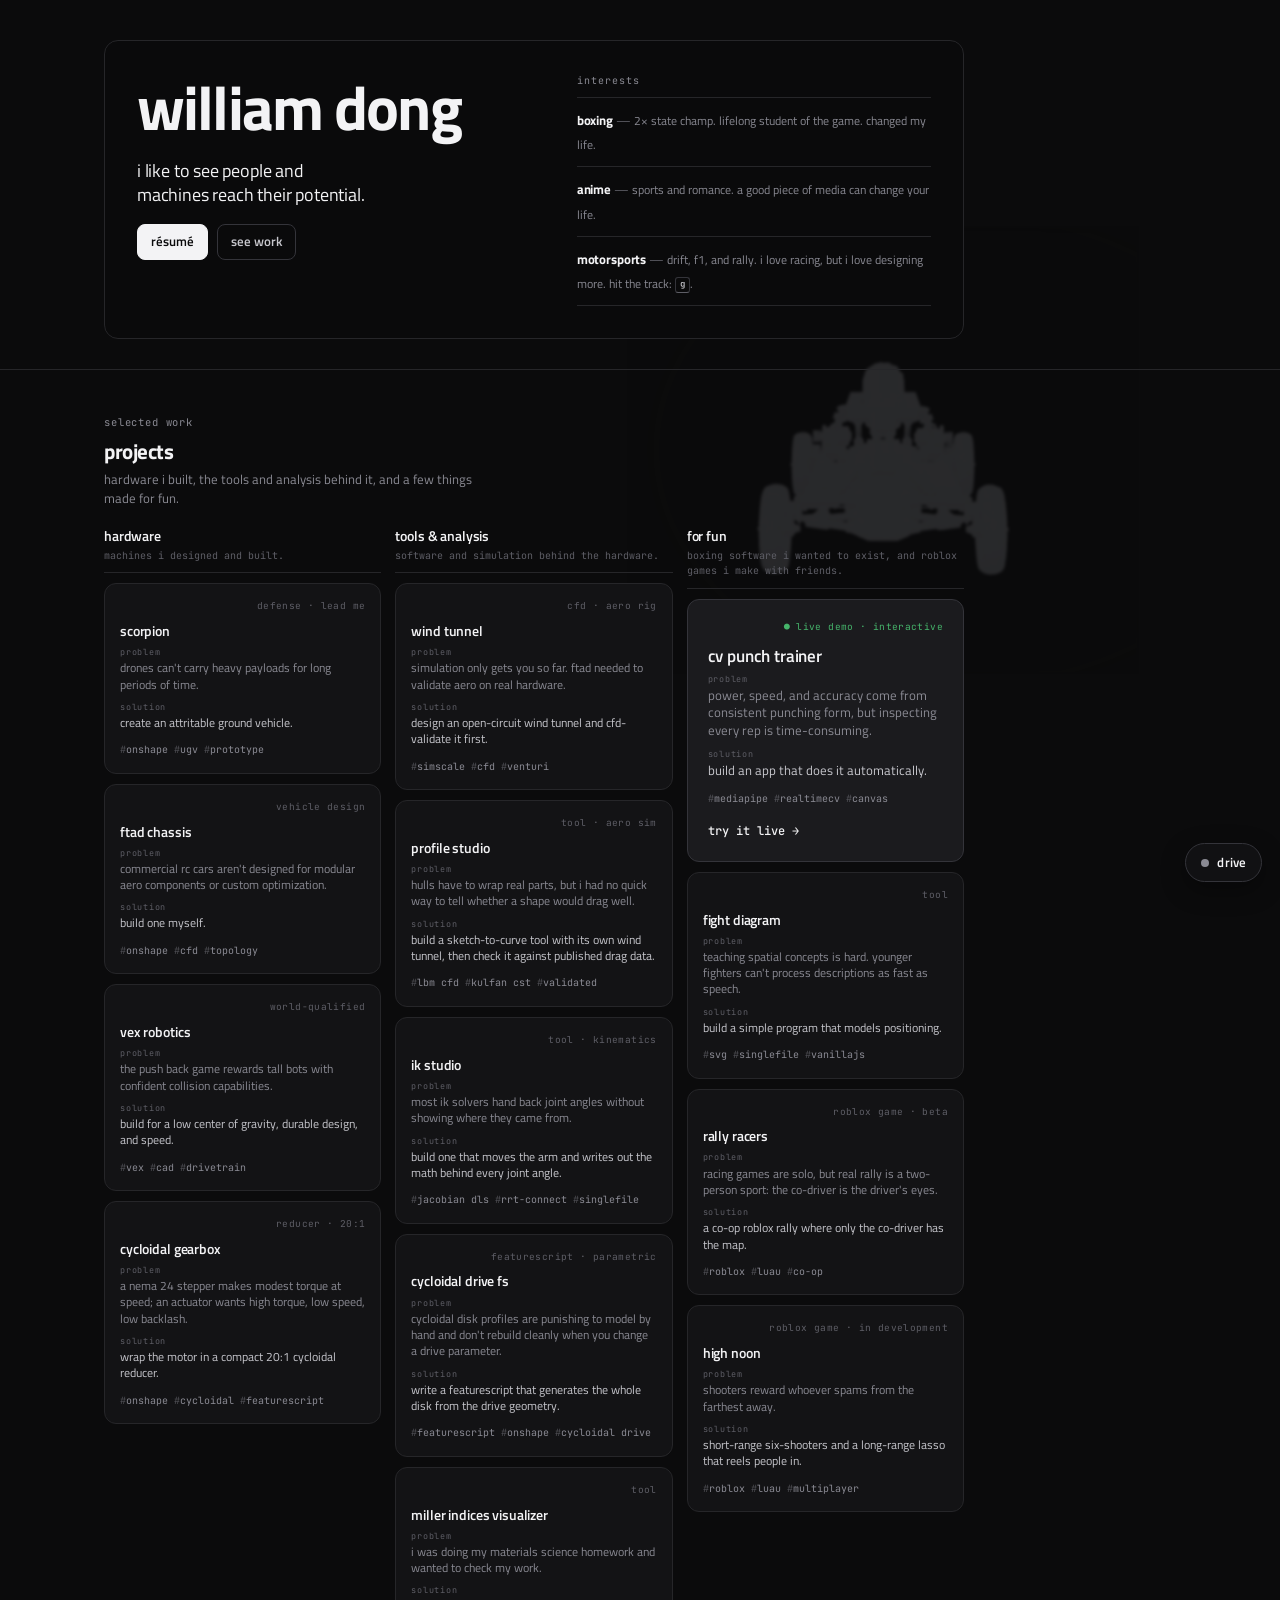
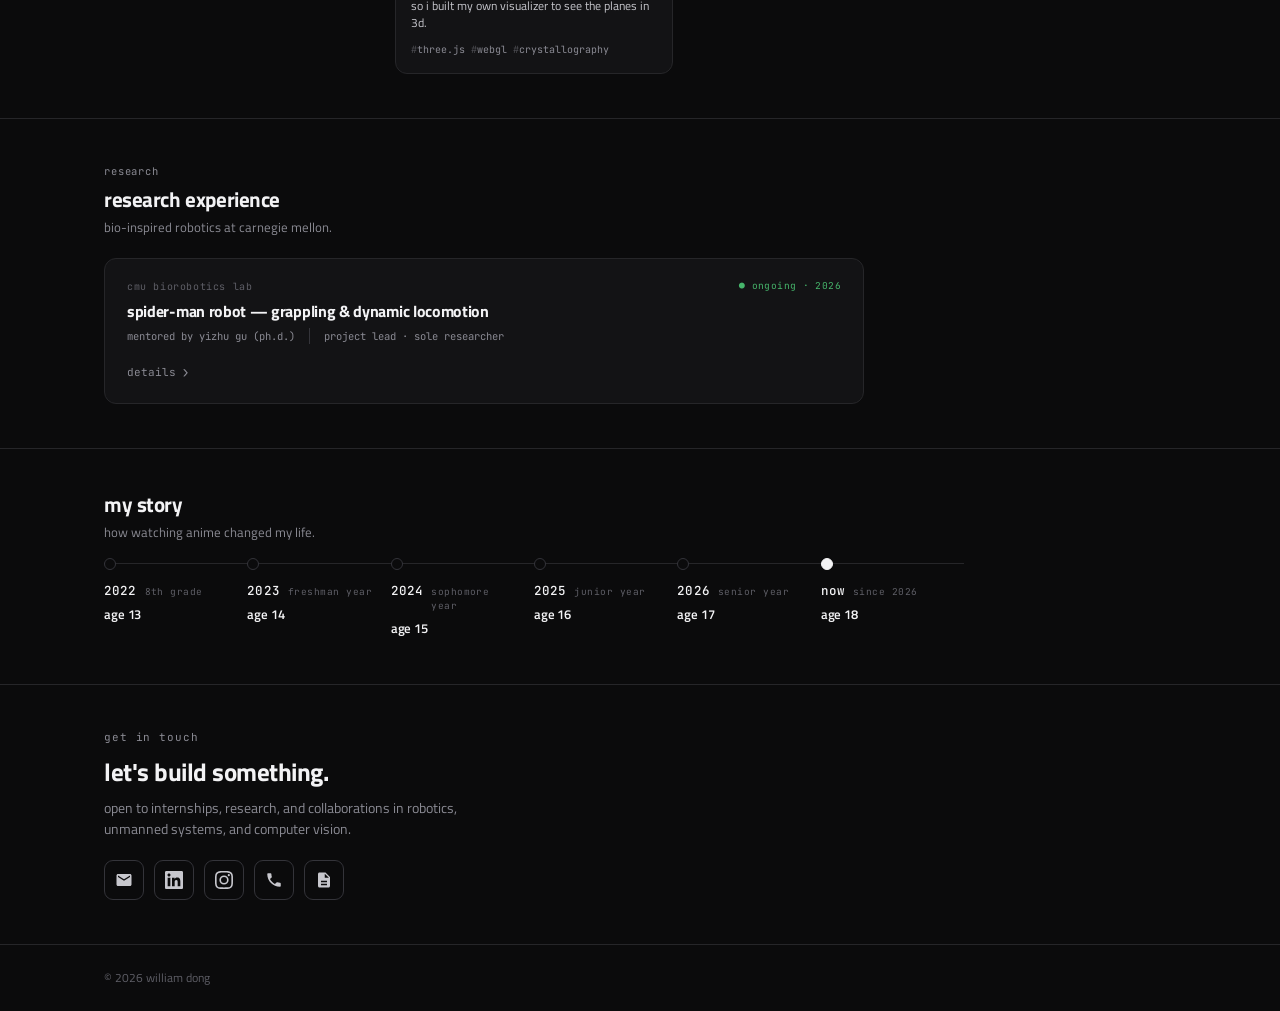
==== commit 7a23fafc: "Projects: add Rally Racers and High Noon Roblox games to For fun Two new cards with detail popups. R" ====
--- a/index.html
+++ b/index.html
@@ -186,7 +186,7 @@
           <section class="proj-group" aria-labelledby="pg-fun">
             <div class="pg-head reveal">
               <h3 id="pg-fun">For fun</h3>
-              <p>Boxing software I wanted to exist.</p>
+              <p>Boxing software I wanted to exist, and Roblox games I make with friends.</p>
             </div>
             <div class="pg-cards">
             <a class="proj proj-feature reveal" href="./games/punch-trainer.html">
@@ -208,6 +208,28 @@
                 <p class="ps-line sol"><span class="ps-k">Solution</span>Build a simple program that models positioning.</p>
               </div>
               <div class="p-tags"><span>SVG</span><span>SingleFile</span><span>VanillaJS</span></div>
+              <span class="p-arrow">→</span>
+            </a>
+
+            <a class="proj reveal" href="#projects" data-project="rally-racers">
+              <div class="p-top"><span class="p-status">Roblox game · beta</span></div>
+              <h4>Rally Racers</h4>
+              <div class="p-ps">
+                <p class="ps-line"><span class="ps-k">Problem</span>Racing games are solo, but real rally is a two-person sport: the co-driver is the driver's eyes.</p>
+                <p class="ps-line sol"><span class="ps-k">Solution</span>A co-op Roblox rally where only the co-driver has the map.</p>
+              </div>
+              <div class="p-tags"><span>Roblox</span><span>Luau</span><span>Co-op</span></div>
+              <span class="p-arrow">→</span>
+            </a>
+
+            <a class="proj reveal" href="#projects" data-project="high-noon">
+              <div class="p-top"><span class="p-status">Roblox game · in development</span></div>
+              <h4>High Noon</h4>
+              <div class="p-ps">
+                <p class="ps-line"><span class="ps-k">Problem</span>Shooters reward whoever spams from the farthest away.</p>
+                <p class="ps-line sol"><span class="ps-k">Solution</span>Short-range six-shooters and a long-range lasso that reels people in.</p>
+              </div>
+              <div class="p-tags"><span>Roblox</span><span>Luau</span><span>Multiplayer</span></div>
               <span class="p-arrow">→</span>
             </a>
             </div>
